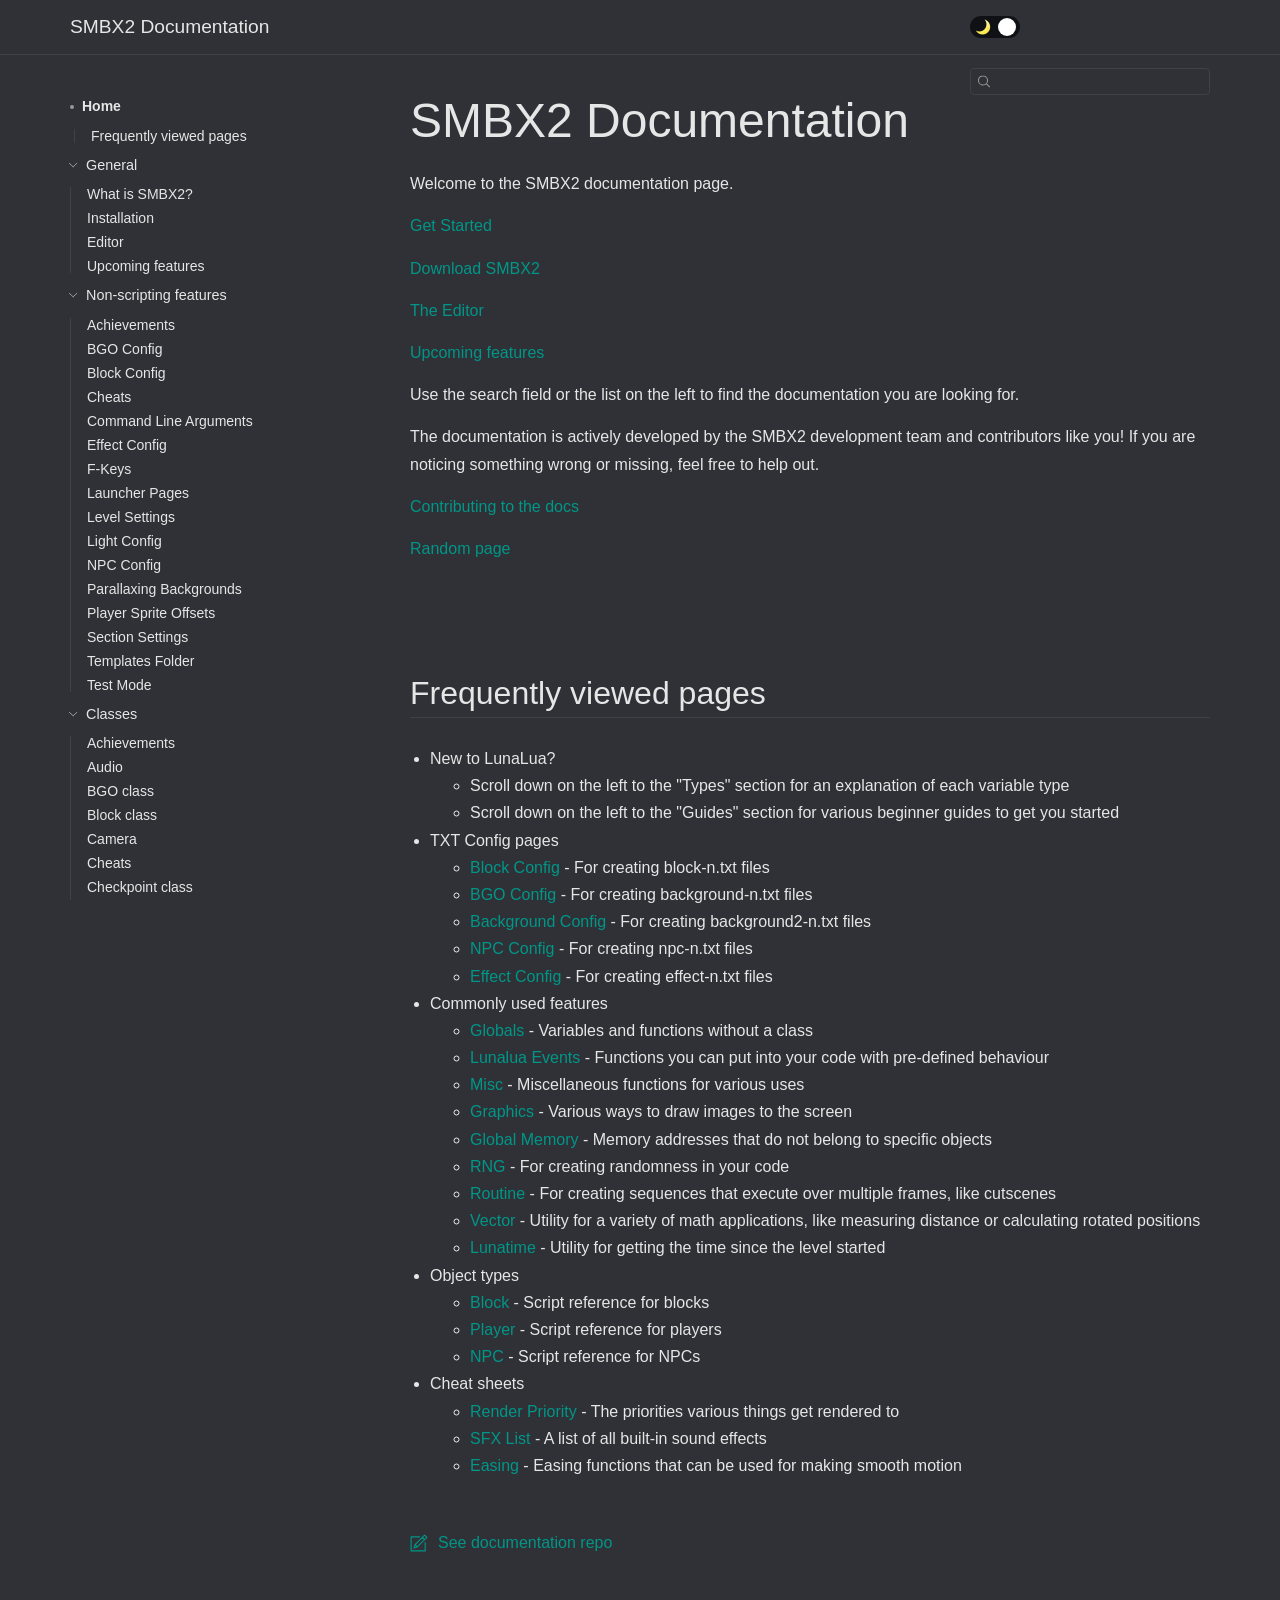
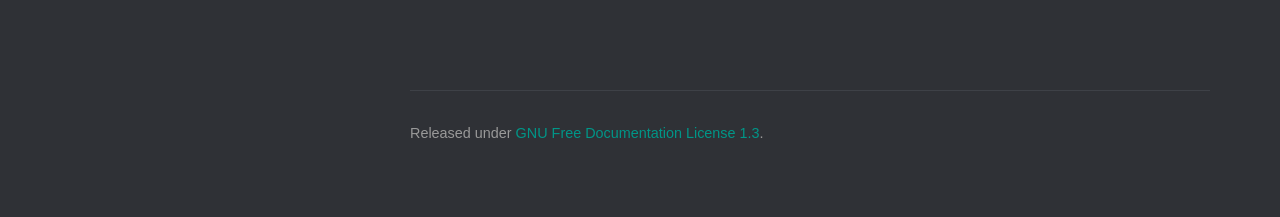
==== SMBX2R/docs/index.html @ f2958513 "Add docs to website" ====
<!DOCTYPE html>
<html>
  <head>
    <meta charset="utf-8">
    <meta name="viewport" content="width=device-width, initial-scale=1, shrink-to-fit=no">
    <meta name="ROBOTS" content="NOINDEX, NOFOLLOW">
    <title>SMBX2 Documentation</title>
    <link rel="stylesheet" href="_docute/docute.css" integrity="sha384-1RBAwS+bNeQyFWe4Y+6J5EBj8WXxbSBB5Psh0GZiQ28oz02aRS8YGShy8Wg6t0Rj" crossorigin="anonymous">
    <link rel="stylesheet" href="easingExt.css">
  </head>
  <body>
    <div id="docute"></div>
    <script src="_docute/docute.js"></script>
	<script src="_docute/marked.min.js"></script>
    <script src="customTablesExt.js"></script>
    <script src="audioExt.js"></script>
    <script src="easingExt.js"></script>
	<script src="searchExt.js"></script>
	<script src="randomPageExt.js"></script>
    <script>

      new Docute({
	    highlight: ['lua', 'ini', 'json', 'glsl'],
		plugins: [ customTablesExt, audioExt, easingExt, searchExt, randomPageExt ],
        target: '#docute',
		detectSystemDarkTheme: true,
		darkThemeToggler: 'sidebar',
		editLinkBase: 'https://github.com/nika5thgearluffy/smbx2r-documentation/',
		editLinkText: 'See documentation repo',
		theme: 'dark',
		sidebar: [
		{
		  title: 'Home',
		  link: '/'
		},
		{
		  title: 'General',
		  children: [
			  {
			      title: 'What is SMBX2?',
				  link: '/general/introduction'
			  },
			  {
			      title: 'Installation',
				  link: '/general/installation'
			  },
			  {
			      title: 'Editor',
				  link: '/general/editor'
			  },
			  {
			      title: 'Upcoming features',
				  link: '/general/upcoming'
			  },
		  ]
		},
		{
			title: 'Non-scripting features',
			children: [
				{
					title: 'Achievements',
					link: '/features/achievements'
				},
				{
					title: 'BGO Config',
					link: '/features/bgo-config'
				},
				{
					title: 'Block Config',
					link: '/features/block-config'
				},
				{
					title: 'Cheats',
					link: '/features/cheats'
				},
				{
					title: 'Command Line Arguments',
					link: '/features/command-line'
				},
				{
					title: 'Effect Config',
					link: '/features/effect-config'
				},
				{
					title: 'F-Keys',
					link: '/features/f-keys'
				},
				{
					title: 'Launcher Pages',
					link: '/features/launcher'
				},
				{
					title: 'Level Settings',
					link: '/features/level-settings'
				},
				{
					title: 'Light Config',
					link: '/features/light-config'
				},
				{
					title: 'NPC Config',
					link: '/features/npc-config'
				},
				{
					title: 'Parallaxing Backgrounds',
					link: '/features/parallaxing-backgrounds'
				},
				{
					title: 'Player Sprite Offsets',
					link: '/features/player-sprite-offsets'
				},
				{
					title: 'Section Settings',
					link: '/features/section-settings'
				},
				{
					title: 'Templates Folder',
					link: '/features/templates-folder'
				},
				{
					title: 'Test Mode',
					link: '/features/test-mode'
				}
			]
		},
		{
			title: 'Classes',
			children: [
				{
					title: 'Achievements',
					link: '/reference/achievements'
				},
				{
					title: 'Audio',
					link: '/reference/audio'
				},
				{
					title: 'BGO class',
					link: '/reference/bgo'
				},
				{
					title: 'Block class',
					link: '/reference/block'
				},
				{
					title: 'Camera',
					link: '/reference/camera'
				},
				{
					title: 'Cheats',
					link: '/reference/cheats'
				},
				{
					title: 'Checkpoint class',
					link: '/reference/checkpoint'
				},
				{
					title: 'Colliders',
					link: '/reference/Colliders'
				},
				{
					title: 'Color',
					link: '/reference/Color'
				},
				{
					title: 'Console',
					link: '/reference/console'
				},
				{
					title: 'Darkness',
					link: '/reference/darkness'
				},
				{
					title: 'Defines',
					link: '/reference/defines'
				},
				{
					title: 'Effect class',
					link: '/reference/effect'
				},
				{
					title: 'Events class',
					link: '/reference/events'
				},
				{
					title: 'Explosion class',
					link: '/reference/explosion'
				},
				{
					title: 'Globals',
					link: '/reference/globals'
				},
				{
					title: 'Global Memory',
					link: '/reference/global-memory'
				},
				{
					title: 'Graphics',
					link: '/reference/graphics'
				},
				{
					title: 'Layer class',
					link: '/reference/layer'
				},
				{
					title: 'LegacyRNG class',
					link: '/reference/legacyrng'
				},
				{
					title: 'Level class (Levels)',
					link: '/reference/level-levels'
				},
				{
					title: 'Level class (Overworld)',
					link: '/reference/level-overworld'
				},
				{
					title: 'Liquid class',
					link: '/reference/liquid'
				},
				{
					title: 'Lunalua Events',
					link: '/reference/lunalua-events'
				},
				{
					title: 'Lunatime class',
					link: '/reference/lunatime'
				},
				{
					title: 'Math class',
					link: '/reference/math'
				},
				{
					title: 'Misc class',
					link: '/reference/misc'
				},
				{
					title: 'Musicbox class',
					link: '/reference/musicbox'
				},
				{
					title: 'NPC AI',
					link: '/reference/npc-ai'
				},
				{
					title: 'NPC class',
					link: '/reference/npc'
				},
				{
					title: 'Path class',
					link: '/reference/path'
				},
				{
					title: 'Player class',
					link: '/reference/player'
				},
				{
					title: 'Playersettings class',
					link: '/reference/playersettings'
				},
				{
					title: 'Progress',
					link: '/reference/progress'
				},
				{
					title: 'RNG class',
					link: '/reference/rng'
				},
				{
					title: 'Routine',
					link: '/reference/Routine'
				},
				{
					title: 'Scenery class',
					link: '/reference/scenery'
				},
				{
					title: 'Section',
					link: '/reference/section'
				},
				{
					title: 'SFX',
					link: '/reference/SFX'
				},
				{
					title: 'Sprite class',
					link: '/reference/sprite'
				},
				{
					title: 'Text class',
					link: '/reference/text'
				},
				{
					title: 'Tile class',
					link: '/reference/tile'
				},
				{
					title: 'Timer',
					link: '/reference/timer'
				},
				{
					title: 'Transform',
					link: '/reference/Transform'
				},
				{
					title: 'Vector',
					link: '/reference/vector'
				},
				{
					title: 'Warp class',
					link: '/reference/warp'
				},
				{
					title: 'World class',
					link: '/reference/world'
				},
			]
		},
		{
			title: 'Modules',
			children: [
				{
					title: 'autoscroll.lua',
					link: '/modules/autoscroll'
				},
				{
					title: 'bettereffects.lua',
					link: '/modules/bettereffects'
				},
				{
					title: 'blockutils.lua',
					link: '/modules/blockutils'
				},
				{
					title: 'camlock.lua',
					link: '/modules/camlock'
				},
				{
					title: 'clearpipe.lua',
					link: '/modules/clearpipe'
				},
				{
					title: 'configTypes.lua',
					link: '/modules/configTypes'
				},
				{
					title: 'currencies.lua',
					link: '/modules/currencies'
				},
				{
					title: 'ext/easing.lua',
					link: '/modules/easing'
				},
				{
					title: 'effectconfig.lua',
					link: '/modules/effectconfig'
				},
				{
					title: 'handycam.lua',
					link: '/modules/handycam'
				},
				{
					title: 'hudoverride.lua',
					link: '/modules/hudoverride'
				},
				{
					title: 'lakitushop.lua',
					link: '/modules/lakitushop'
				},
				{
					title: 'lib3d.lua',
					link: '/modules/lib3d'
				},
				{
					title: 'playermanager.lua',
					link: '/modules/playermanager'
				},
				{
					title: 'npcutils.lua',
					link: '/modules/npcutils'
				},
				{
					title: 'switchcolors.lua',
					link: '/modules/switchcolors'
				},
				{
					title: 'textplus.lua',
					link: '/modules/textplus'
				},
				{
					title: 'xmem.lua',
					link: '/modules/xmem'
				},
			]
		},
		{
			title: 'Constants',
			children: [
				{
					title: 'Directions',
					link: '/constants/direction'
				},
				{
					title: 'Field Types',
					link: '/constants/memory-field-types'
				},
				{
					title: 'Level Victory',
					link: '/constants/level-victory'
				},
				{
					title: 'NPC Harm Types',
					link: '/constants/enemy-harm-types'
				},
				{
					title: 'Player/NPC Forced State',
					link: '/constants/forced-state'
				},
				{
					title: 'Player Characters',
					link: '/constants/characters'
				},
				{
					title: 'Player Key Codes',
					link: '/constants/keycode'
				},
				{
					title: 'Player Keys',
					link: '/constants/playerkeys'
				},
				{
					title: 'Player Mounts',
					link: '/constants/mounts'
				},
				{
					title: 'Player Powerups',
					link: '/constants/powerups'
				},
				{
					title: 'Render Type',
					link: '/constants/render-type'
				},
				{
					title: 'Score',
					link: '/constants/score'
				},
				{
					title: 'Screen Effects',
					link: '/constants/screen-effects'
				},
				{
					title: 'SMBX Versions',
					link: '/constants/smbx-version'
				},
				{
					title: 'Weather Effects',
					link: '/constants/weather-effects'
				},
				{
					title: 'World HUD State',
					link: '/constants/world-hud-state'
				},
			]
		},
		{
			title: 'Concepts',
			children: [
				{
					title: 'Audio File Formats',
					link: '/concepts/audio-file-formats'
				},
				{
					title: 'Coordinate Spaces',
					link: '/concepts/coordinate-spaces'
				},
				{
					title: 'Collision Groups',
					link: '/concepts/collision-groups'
				},
				{
					title: 'Custom Assets',
					link: '/concepts/custom-assets'
				},
				{
					title: 'Custom Range',
					link: '/concepts/custom-range'
				},
				{
					title: 'Data Table',
					link: '/concepts/data-table'
				},
				{
					title: 'Editor Configurations',
					link: '/concepts/editor-configurations'
				},
				{
					title: 'Extra Settings',
					link: '/concepts/extra-settings'
				},
				{
					title: 'Iterators',
					link: '/concepts/iterators'
				},
				{
					title: 'Level/Episode Folder',
					link: '/concepts/level-episode-folder'
				},
				{
					title: 'Libraries',
					link: '/concepts/libraries'
				},
				{
					title: 'Load Screen Environment',
					link: '/concepts/loadscreen'
				},
				{
					title: 'Object Files',
					link: '/concepts/object-files'
				},
				{
					title: 'Render Priority',
					link: '/concepts/render-priority'
				},
				{
					title: 'SaveData and GameData',
					link: '/concepts/savedata-gamedata'
				},
				{
					title: 'SFX List',
					link: '/concepts/sfx-list'
				},
				{
					title: 'Ticks',
					link: '/concepts/ticks'
				},
				{
					title: 'vararg',
					link: '/concepts/vararg'
				},
			]
		},
		{
			title: 'Types',
			children: [
				{
					title: 'bool',
					link: '/types/bool'
				},
				{
					title: 'Event Token',
					link: '/types/Event'
				},
				{
					title: 'function',
					link: '/types/function'
				},
				{
					title: 'MixChunk',
					link: '/types/MixChunk'
				},
				{
					title: 'nil',
					link: '/types/nil'
				},
				{
					title: 'number',
					link: '/types/number'
				},
				{
					title: 'object',
					link: '/types/object'
				},
				{
					title: 'RECT',
					link: '/types/rect'
				},
				{
					title: 'Shader',
					link: '/types/Shader'
				},
				{
					title: 'string',
					link: '/types/string'
				},
				{
					title: 'table',
					link: '/types/table'
				},
				{
					title: 'Texture',
					link: '/types/texture'
				},
				{
					title: 'WeightContainer',
					link: '/types/weightcontainer'
				},
			]
		},
		{
			title: 'Guides',
			children: [
				{
					title: 'Common warnings',
					link: '/guides/warnings'
				},
				{
					title: 'Common NPC Questions',
					link: '/guides/common-npc-questions'
				},
				{
					title: 'Contributing to the docs',
					link: '/guides/contributing-to-the-docs'
				},
				{
					title: 'How to: Using Draw Functions',
					link: '/guides/how-to-using-draw-functions'
				},
				{
					title: 'How to: Custom entities',
					link: '/guides/how-to-custom-entities'
				}
			]
		}
		],
		footer: `
		<div style="border-top:1px solid var(--border-color);padding-top:30px;margin: 40px 0;color:#999999;font-size: .9rem;">
		Released under <a href="http://www.gnu.org/copyleft/fdl.html">GNU Free Documentation License 1.3</a>.
		</div>
		`
      })
    </script>
  </body>
</html>
---- SMBX2R/docs/_docute/docute.css ----
body{margin:0;color:var(--text-color);background:var(--page-background);text-rendering:optimizeLegibility;-webkit-font-smoothing:antialiased;font:16px/1.7 -apple-system,BlinkMacSystemFont,Segoe UI,Roboto,Oxygen,Ubuntu,Cantarell,Fira Sans,Droid Sans,Helvetica Neue,sans-serif}*{box-sizing:border-box}a{color:var(--link-color);text-decoration:none}.Content a:hover{text-decoration:underline}.external-link-icon{color:#aaa;display:inline-block}.medium-zoom-image--opened,.medium-zoom-overlay{z-index:99}.Wrap{max-width:1180px}.layout-wide .Wrap{max-width:100%}.layout-narrow .Wrap{margin:0 auto}.docute-banner{margin-bottom:10px}.docute-banner>:first-child{margin-top:0}.docute-banner>:last-child{margin-bottom:0}.docute-footer{padding-top:60px}.InjectedComponents[data-position="mobile-sidebar:start"],.InjectedComponents[data-position="sidebar:start"]{margin-bottom:25px}.InjectedComponents[data-position="mobile-sidebar:start"]>:first-child,.InjectedComponents[data-position="sidebar:start"]>:first-child{margin-top:0}.InjectedComponents[data-position="sidebar:end"],.InjectedComponents[data-position="sidebar:post-end"]{margin-top:25px}.InjectedComponents[data-position="sidebar:end"]>:first-child,.InjectedComponents[data-position="sidebar:post-end"]>:first-child{margin-top:0}.InjectedComponents[data-position="content:start"]{margin-bottom:35px}.InjectedComponents[data-position="content:start"]>:first-child{margin-top:0}.InjectedComponents[data-position="content:start"]>:last-child{margin-bottom:0}.InjectedComponents[data-position="content:end"]{margin-top:30px}.InjectedComponents[data-position="header-right:start"]+.header-nav{margin-left:30px}@media (min-width:768px){.InjectedComponents[data-position="mobile-sidebar:end"],.InjectedComponents[data-position="mobile-sidebar:start"]{display:none}}.external-link-icon{margin-left:3px}.header-nav[data-v-93d08526]{display:flex;align-items:center;font-size:1rem}@media (max-width:768px){.header-nav[data-v-93d08526]{display:none}}[data-v-93d08526] a{color:var(--nav-link-color)}.header-nav-item[data-v-93d08526]{height:100%}.header-nav-item[data-v-93d08526]:not(:first-child){margin-left:25px}.header-nav-item[data-v-93d08526]>a{display:inline-flex;align-items:center;line-height:1.4;height:100%;position:relative}.header-nav-item[data-v-93d08526]>a:after{content:"";height:2px;width:100%;position:absolute;bottom:0;left:0;right:0;display:block}.header-nav-item[data-v-93d08526]>a.router-link-exact-active{color:var(--accent-color)}.header-nav-item[data-v-93d08526]>a.router-link-exact-active:after{background-color:var(--nav-link-border-color)}.mobile-header-nav[data-v-93d08526]{display:block;margin-bottom:30px;padding:0 20px 30px;border-bottom:1px solid var(--border-color)}.mobile-header-nav .header-nav-item[data-v-93d08526]:not(:first-child){margin-left:0}@media (min-width:768px){.mobile-header-nav[data-v-93d08526]{display:none}}.arrow[data-v-93d08526]{display:inline-block;vertical-align:middle;margin-top:-1px;margin-left:6px;margin-right:-14px;width:0;height:0;border-left:4px solid transparent;border-right:4px solid transparent;border-top:5px solid #ccc}.dropdown-wrapper[data-v-93d08526]{position:relative}.dropdown-wrapper:hover .dropdown-list[data-v-93d08526]{display:block}.dropdown-trigger[data-v-93d08526]:hover{cursor:default}.dropdown-list[data-v-93d08526]{display:none;list-style:none;margin:0;padding:5px 0;border:1px solid var(--border-color);border-radius:4px;position:absolute;right:0;top:100%;background:var(--header-background)}@media (max-width:768px){.dropdown-list[data-v-93d08526]{position:relative}}.dropdown-item[data-v-93d08526]{line-height:1.6}.dropdown-item[data-v-93d08526] a{padding:2px 1.5rem 2px 1.25rem;white-space:nowrap;display:block;position:relative}.dropdown-item[data-v-93d08526] a.router-link-exact-active{color:var(--accent-color)}.dropdown-item[data-v-93d08526] a.router-link-exact-active:before{content:"";width:0;height:0;border-left:5px solid #3eaf7c;border-top:3px solid transparent;border-bottom:3px solid transparent;position:absolute;top:calc(50% - 2px);left:9px}.PageToc[data-v-b4f38364]{border-left:1px solid var(--border-color);margin-left:16px;margin-top:10px}.PageTocHeading[data-v-b4f38364]{display:flex;line-height:1;position:relative}.PageTocHeading[data-v-b4f38364]:not(:last-child){margin-bottom:8px}.PageTocHeading[data-level="2"][data-v-b4f38364]{margin-left:16px}.PageTocHeading.router-link-exact-active[data-v-b4f38364]{font-weight:700;color:var(--sidebar-link-active-color)}.SidebarItem[data-v-794d5154]:not(:last-child){margin-bottom:10px}.SidebarItem[data-v-794d5154]{font-size:.875rem}.SidebarItem[data-v-794d5154] a{color:var(--sidebar-link-color)}.SidebarItem[data-v-794d5154] a:hover{color:var(--sidebar-link-active-color)}.ItemTitle[data-v-794d5154]{padding:0 20px;margin-bottom:10px;position:relative;color:var(--sidebar-link-color);-webkit-user-select:none;-moz-user-select:none;-ms-user-select:none;user-select:none;font-size:0}.ItemTitle.collapsable[data-v-794d5154]:hover{cursor:pointer;color:var(--sidebar-link-active-color)}.ItemTitle span[data-v-794d5154]{font-size:.9rem}.ItemLink[data-v-794d5154]{margin:0 20px;display:flex;align-items:center}.ItemLink[data-v-794d5154]:before{content:"";display:block;width:4px;height:4px;border-radius:50%;background-color:var(--sidebar-link-arrow-color);margin-right:8px}.ItemLink.active[data-v-794d5154]{color:var(--sidebar-link-active-color);font-weight:700}.ItemLinkToc[data-v-794d5154]{margin:0 8px}.ItemChildren[data-v-794d5154]{border-left:1px solid var(--border-color);margin:0 20px}.ItemChild[data-v-794d5154]:not(:last-child){margin-bottom:10px}.ItemChildLink[data-v-794d5154]{padding-left:16px;display:flex;position:relative;line-height:1}.ItemChildLink.active[data-v-794d5154]{font-weight:700}a[data-v-794d5154]{text-decoration:none;color:var(--text-color)}.arrow[data-v-794d5154]{width:16px;display:inline-block;color:var(--sidebar-link-arrow-color)}.arrow svg[data-v-794d5154]{transition:all .15s ease}.arrow.open svg[data-v-794d5154]{transform:rotate(90deg)}.Sidebar[data-v-578c0cb2]{width:var(--sidebar-width);background:var(--sidebar-background);position:fixed;top:var(--header-height);bottom:0;z-index:9;overflow-y:auto;padding:40px 0 30px;word-break:break-word}.Sidebar a[data-v-578c0cb2]{text-decoration:none;color:var(--text-color)}@media (max-width:768px){.Sidebar[data-v-578c0cb2]{left:0;transform:translateX(-100%);width:80%;transition:transform .5s cubic-bezier(.5,.32,.01,1);padding:30px 0;border-right:1px solid var(--border-color)}.Sidebar.isShown[data-v-578c0cb2]{transform:translateX(0)}}@media print{.Sidebar[data-v-578c0cb2]{display:none}}.SidebarMask[data-v-69b97706]{position:fixed;top:0;bottom:0;left:0;right:0;z-index:8}.sidebar-toggle[data-v-bc0f6e38]{display:flex;height:100%;align-items:center}@media (min-width:768px){.sidebar-toggle[data-v-bc0f6e38]{display:none}}@media print{.sidebar-toggle[data-v-bc0f6e38]{display:none}}.sidebar-toggle svg[data-v-bc0f6e38]{width:20px;height:20px;margin-right:10px}.Header[data-v-07005330]{height:var(--header-height);position:fixed;top:0;left:0;right:0;z-index:33;border-bottom:1px solid var(--border-color);background:var(--header-background);color:var(--header-text-color)}@media print{.Header[data-v-07005330]{position:static}}.Wrap[data-v-07005330]{height:100%}.site-title[data-v-07005330]{font-weight:400;margin:0 25px 0 0;font-size:1.2rem;display:flex;align-items:center;white-space:nowrap}.site-title a[data-v-07005330]{color:inherit;text-decoration:none}.header-inner[data-v-07005330]{height:100%;padding:0 20px;position:relative;display:flex;align-items:center}@media print{.header-inner[data-v-07005330]{padding:0}}.header-left[data-v-07005330]{display:flex}.header-right[data-v-07005330]{display:flex;position:absolute;right:20px;top:0;height:100%;background:var(--header-background)}@media print{.header-right[data-v-07005330]{display:flex;right:0;padding-right:0}.header-right[data-v-07005330] .header-nav{display:flex}}.prev-next-links[data-v-28184c9e]{overflow:auto;margin-top:40px;padding-top:30px;border-top:1px solid var(--border-color)}@media print{.prev-next-links[data-v-28184c9e]{display:none}}.prev-link[data-v-28184c9e]{float:left}.next-link[data-v-28184c9e]{float:right}.EditLink[data-v-49573232]{margin-top:50px}.EditLink a[data-v-49573232]{display:inline-flex;align-items:center}.icon[data-v-49573232]{width:18px;height:18px;margin-right:10px}.token.cdata,.token.comment,.token.prolog{color:#637777;font-style:italic}.token.punctuation{color:#c792ea}.namespace{color:#b2ccd6}.token.deleted{color:rgba(239,83,80,.56);font-style:italic}.token.property,.token.symbol{color:#80cbc4}.token.keyword,.token.operator,.token.tag{color:#7fdbca}.token.boolean{color:#ff5874}.token.number{color:#f78c6c}.token.builtin,.token.char,.token.constant,.token.function{color:#82aaff}.token.doctype,.token.selector{color:#c792ea;font-style:italic}.token.attr-name,.token.inserted{color:#addb67;font-style:italic}.language-css .token.string,.style .token.string,.token.entity,.token.string,.token.url{color:#addb67}.token.atrule,.token.attr-value,.token.class-name{color:#ffcb8b}.token.important,.token.regex,.token.variable{color:#d6deeb}.token.bold,.token.important{font-weight:700}.token.italic{font-style:italic}.page-content>:first-child{margin-top:0}.page-content.has-page-title>h2:first-child{margin-top:7rem}.page-content h1,.page-content h2,.page-content h3,.page-content h4,.page-content h5,.page-content h6{font-weight:300;line-height:1.2}.page-content h1{font-size:3rem;margin-bottom:1.4rem}.page-content h2{font-size:2rem;border-bottom:1px solid var(--border-color);margin-top:7rem;padding-bottom:5px}.page-content h3{font-size:1.7rem;margin:40px 0 30px}.page-content h4{font-size:1.4rem}.page-content h5{font-size:1.1rem}.page-content p{margin:15px 0}.page-content table{width:100%;border-spacing:0;border-collapse:separate}.page-content table td,.page-content table th{padding:12px 10px;border-bottom:1px solid var(--border-color);text-align:left}.page-content thead th{color:var(--table-header-color);background:var(--table-header-background);border-bottom:1px solid var(--border-color);border-top:1px solid var(--border-color);font-weight:400;font-size:12px;padding:10px}.page-content thead th:first-child{border-left:1px solid var(--border-color);border-radius:4px 0 0 4px}.page-content thead th:last-child{border-right:1px solid var(--border-color);border-radius:0 4px 4px 0}.page-content .pre-wrapper{margin:2rem 0;position:relative;border-radius:4px;background:var(--code-block-background);box-shadow:inset 0 0 0 var(--code-block-shadow-width) var(--code-block-shadow-color)}.page-content .pre-wrapper:before{content:attr(data-lang);position:absolute;top:5px;right:10px;font-size:12px;color:#cacaca}.page-content .pre-wrapper code{color:var(--code-block-text-color)}.page-content .code-mask,.page-content pre{overflow:auto;position:relative;margin:0;z-index:2;font-family:var(--code-font);white-space:pre}.page-content .code-mask code,.page-content pre code{box-shadow:none;margin:0;padding:0;border:none;font-size:1em;background:transparent}@media print{.page-content .code-mask,.page-content pre{white-space:pre-wrap;word-break:break-word}}.page-content pre{padding:20px}.page-content .code-mask{position:absolute;top:0;left:0;right:0;z-index:1;padding-top:20px;border:none;color:transparent}.page-content .code-line{display:block;padding:0 20px}.page-content .code-line.highlighted{background:var(--highlighted-line-background);position:relative}.page-content .code-line.highlighted:before{content:"";display:block;width:3px;top:0;left:0;bottom:0;background:var(--highlighted-line-border-color);position:absolute}.page-content code{font-family:var(--code-font);font-size:90%;background:var(--inline-code-background);border-radius:4px;padding:3px 5px;color:var(--inline-code-color)}.page-content>ol,.page-content>ul{padding-left:20px;margin:1rem 0}.page-content .contains-task-list{list-style:none;padding-left:0}.page-content img{max-width:100%}.page-content blockquote{background:#f1f1f1;border-left:8px solid #ccc;margin:20px 0;padding:14px 16px;color:#6a737d}.page-content blockquote p{margin:15px 0 0}.page-content blockquote>:first-child{margin-top:0}.page-content hr{height:1px;padding:0;margin:3rem 0;background-color:#e1e4e8;border:0}.page-content .header-anchor{float:left;line-height:1;margin-left:-20px;padding-right:4px;opacity:0;border-bottom:none}.page-content .header-anchor:hover{opacity:1;border-bottom:none}.page-content .header-anchor .anchor-icon{vertical-align:middle;fill:currentColor}.page-content .markdown-header:focus,.page-content .markdown-header:hover{outline:none}.page-content .markdown-header:focus .header-anchor,.page-content .markdown-header:hover .header-anchor{opacity:1}.Main[data-v-2f23fdf8]{padding-left:var(--sidebar-width);padding-top:calc(var(--header-height) + 40px);padding-bottom:2rem;background:var(--main-background)}@media screen and (max-width:768px){.Main[data-v-2f23fdf8]{padding-left:0}}@media print{.Main[data-v-2f23fdf8]{padding-left:0;padding-top:30px}}.Content[data-v-2f23fdf8]{padding:0 20px 0 80px}@media screen and (max-width:768px){.Content[data-v-2f23fdf8]{padding:0 20px}}.layout-wide .Content[data-v-2f23fdf8]{max-width:770px;margin:0 auto;padding:0 2.5rem}@media screen and (max-width:768px){.layout-wide .Content[data-v-2f23fdf8]{max-width:100%;padding:0 20px}}@media print{.layout-wide .Content[data-v-2f23fdf8]{padding:0}}.page-title[data-v-2f23fdf8]{font-size:3rem;margin:0 0 1.4rem;font-weight:300;line-height:1.1}.ImageZoom[data-v-f17c6258]{display:inline-block;font-size:0}.with-border[data-v-f17c6258]{border:1px solid var(--border-color);padding:10px;border-radius:4px}.badge{display:inline-block;vertical-align:top;font-size:12px;height:18px;line-height:18px;border-radius:9px;padding:0 6px;color:#fff;margin-right:5px;background:#666}.badge.is-tip{background:var(--tip-color)}.badge.is-warning{background:var(--warning-color)}.badge.is-danger{background:var(--danger-color)}.badge.is-success{background:var(--success-color)}.DocuteSelect[data-v-091fbc3d]{-webkit-appearance:none;-moz-appearance:none;appearance:none;display:inline-flex;height:var(--docute-select-height);outline:none;border:1px solid var(--border-color);font-size:12px;text-transform:uppercase;-webkit-user-select:none;-moz-user-select:none;-ms-user-select:none;user-select:none;font-weight:100;position:relative;overflow:hidden;transition:border .2s,background .2s,color .2s ease-out,box-shadow .2s ease;border-radius:5px;white-space:nowrap;line-height:0;width:100%}.DocuteSelect[data-v-091fbc3d]:hover{box-shadow:0 2px 6px rgba(0,0,0,.1);border-color:#ddd}.DocuteSelect:hover .arrow[data-v-091fbc3d]{border-color:#ddd}.select[data-v-091fbc3d]{-webkit-appearance:none;-moz-appearance:none;appearance:none;height:100%;border:none;box-shadow:none;background:transparent;background-image:none;line-height:var(--docute-select-height);font-size:14px;margin-right:-20px;padding:0 76px 0 16px;text-transform:none;width:100%;outline:none;color:var(--text-color)}.arrow[data-v-091fbc3d]{color:var(--text-color);border-left:1px solid var(--border-color);width:40px;height:100%;position:absolute;right:0;pointer-events:none;display:flex;align-items:center;justify-content:center}.note{line-height:1;padding:15px 20px;border-radius:4px;border:1px solid var(--border-color);margin:20px 0}.note>:not(.note-label){line-height:1.7}.note>:first-child{margin-top:0}.note>:last-child{margin-bottom:0}.note.is-tip{border-color:var(--tip-color)}.note.is-tip .note-label{color:var(--tip-color)}.note.is-danger{border-color:var(--danger-color)}.note.is-danger .note-label{color:var(--danger-color)}.note.is-warning{border-color:var(--warning-color)}.note.is-warning .note-label{color:var(--warning-color)}.note.is-success{border-color:var(--success-color)}.note.is-success .note-label{color:var(--success-color)}.note-label{text-transform:uppercase;font-weight:500;display:inline-block}.gist table td{border-bottom:none}.loading[data-v-4f620c69]{display:flex;align-items:center}.dots[data-v-4f620c69]{pointer-events:none;color:transparent;font-size:0}.dots span[data-v-4f620c69]{-webkit-animation-name:blink-data-v-4f620c69;animation-name:blink-data-v-4f620c69;-webkit-animation-duration:1.4s;animation-duration:1.4s;-webkit-animation-iteration-count:infinite;animation-iteration-count:infinite;-webkit-animation-fill-mode:both;animation-fill-mode:both;width:4px;height:4px;background-color:#444;display:inline-block;border-radius:50%;margin:0 1px}.dots span[data-v-4f620c69]:nth-child(2){-webkit-animation-delay:.2s;animation-delay:.2s}.dots span[data-v-4f620c69]:nth-child(3){-webkit-animation-delay:.4s;animation-delay:.4s}.loading-text[data-v-4f620c69]{margin-left:8px;font-size:11px;opacity:.7}@-webkit-keyframes blink-data-v-4f620c69{0%{opacity:.2}20%{opacity:1}to{opacity:.2}}@keyframes blink-data-v-4f620c69{0%{opacity:.2}20%{opacity:1}to{opacity:.2}}.LanguageSelector[data-v-d5ba05fe],.VersionsSelector[data-v-7fba7fb5]{padding:0 20px;margin-top:10px}.dark-theme-toggler[data-v-d69f2884]{display:flex;align-items:center;height:100%}@media screen and (max-width:768px){.dark-theme-toggler[data-v-d69f2884]{padding:0 20px}}[data-position="sidebar:post-end"] .dark-theme-toggler[data-v-d69f2884]{padding:0 20px}.toggle[data-v-d69f2884]{touch-action:pan-x;display:inline-block;position:relative;cursor:pointer;background-color:transparent;border:0;padding:0;-webkit-user-select:none;-moz-user-select:none;-ms-user-select:none;user-select:none;-webkit-tap-highlight-color:transparent}.toggle-track[data-v-d69f2884]{width:50px;height:22px;padding:0;border-radius:30px;background-color:#0f1114;transition:all .2s ease}.toggle-track-check[data-v-d69f2884]{left:5px;opacity:0;transition:opacity .25s ease}.toggle-track-check[data-v-d69f2884],.toggle-track-x[data-v-d69f2884]{position:absolute;width:17px;height:17px;top:0;bottom:0;margin-top:auto;margin-bottom:auto;line-height:0}.toggle-track-x[data-v-d69f2884]{right:5px}.toggle-thumb[data-v-d69f2884]{position:absolute;top:2px;left:2px;width:18px;height:18px;border-radius:50%;background-color:#fff;box-sizing:border-box;transition:all .5s cubic-bezier(.23,1,.32,1) 0ms;transform:translateX(0)}.checked .toggle-track-check[data-v-d69f2884],.toggle-track-x[data-v-d69f2884]{opacity:1;transition:opacity .25s ease}.checked .toggle-track-x[data-v-d69f2884]{opacity:0}.checked .toggle-thumb[data-v-d69f2884]{transform:translateX(26px);border-color:#19ab27}.toggler-screen-reader-only[data-v-d69f2884]{width:1px;height:1px;clip:rect(0 0 0 0);position:absolute;overflow:hidden;border:none;margin:-1px}.search[data-v-026453b4]{display:flex;height:100%;align-items:center;position:relative}.search.is-focused .search-icon[data-v-026453b4]{color:var(--search-focus-icon-color)}.search.is-focused .search-input-wrapper[data-v-026453b4]{border-color:var(--search-focus-border-color)}.search.is-focused .search-result[data-v-026453b4]{display:block}@media print{.search[data-v-026453b4]{display:none}}.search-input-wrapper[data-v-026453b4]{border:1px solid var(--border-color);border-radius:4px;padding:0;height:50%;position:relative;width:240px}@media (max-width:768px){.search-input-wrapper[data-v-026453b4]{width:28px;overflow:hidden}.is-focused .search-input-wrapper[data-v-026453b4]{width:200px;overflow:visible;overflow:initial}}.search-icon[data-v-026453b4]{color:var(--search-icon-color);position:absolute;top:50%;left:7px;transform:translateY(-50%);margin-top:2px}.search-input[data-v-026453b4]{border:none;outline:none;background:transparent;color:var(--text-color);position:absolute;padding:0 8px 0 28px;width:100%;height:100%}.search-result[data-v-026453b4]{display:none;position:absolute;top:calc(100% + 8px);right:0;width:20rem;border-radius:4px;overflow:hidden;box-shadow:0 10px 30px rgba(0,0,0,.12);z-index:9999;background:var(--header-background)}.search-result-item[data-v-026453b4]{padding:10px;display:block;background:var(--search-result-background)}.search-result-item[data-v-026453b4]:not(:last-child){border-bottom:1px solid var(--border-color)}.search-result-item[data-v-026453b4]:hover{background:var(--search-result-hover-background)}.item-title[data-v-026453b4]{font-size:1.1rem;font-weight:500;display:inline;line-height:1}.item-desc[data-v-026453b4]{font-size:.875rem;margin-top:10px}.item-label[data-v-026453b4]{border-radius:4px;padding:0 5px;height:22px;display:inline-block;border:1px solid var(--border-color);font-size:13px;margin-left:10px}
---- SMBX2R/docs/easingExt.css ----
.easingContainer {
	width: 100%;
	max-width: 100px;
	display: block;
	height: 20px;
	padding-right: 20px;
	border-radius: 8px;
	margin: 6px;
	background-color: #00000066;
}

.easingElement {
	width: 20px;
	height: 20px;
	border-radius: 10px;
	margin-left: 0%;
	background-color: darkcyan;
	animation-play-state: paused;
	animation-iteration-count: 1;
	animation-duration: 600ms;
	transition-duration: 0ms;
	transition-property: margin-left color;
	animation-fill-mode: forwards;
}

.easingContainer:hover .easingElement {
	animation-play-state:running;
	background-color: cyan;
	transition-duration: 600ms;
}

@keyframes easeInElastic {
	0% {
		margin-left: 0%;
	}

	4% {
		margin-left: 0.04%;
	}

	8% {
		margin-left: 0.16%;
	}

	14% {
		margin-left: 0.17%;
	}

	18% {
		margin-left: -0.04%;
	}

	26% {
		margin-left: -0.58%;
	}

	28% {
		margin-left: -0.55%;
	}

	40% {
		margin-left: 1.56%;
	}

	42% {
		margin-left: 1.64%;
	}

	56% {
		margin-left: -4.63%;
	}

	58% {
		margin-left: -4.4%;
	}

	72% {
		margin-left: 13.12%;
	}

	86% {
		margin-left: -37.06%;
	}

	100% {
		margin-left: 100%;
	}

}

@keyframes easeOutElastic {
	0% {
		margin-left: 0%;
	}

	16% {
		margin-left: 132.27%;
	}

	28% {
		margin-left: 86.88%;
	}

	44% {
		margin-left: 104.63%;
	}

	59% {
		margin-left: 98.36%;
	}

	73% {
		margin-left: 100.58%;
	}

	88% {
		margin-left: 99.8%;
	}

	100% {
		margin-left: 100%;
	}

}

@keyframes easeInOutElastic {
	0% {
		margin-left: 0%;
	}

	4% {
		margin-left: 0.08%;
	}

	8% {
		margin-left: 0.1%;
	}

	18% {
		margin-left: -0.52%;
	}

	20% {
		margin-left: -0.39%;
	}

	28% {
		margin-left: 2.35%;
	}

	30% {
		margin-left: 2.39%;
	}

	38% {
		margin-left: -9.27%;
	}

	40% {
		margin-left: -11.75%;
	}

	60% {
		margin-left: 111.75%;
	}

	62% {
		margin-left: 109.27%;
	}

	70% {
		margin-left: 97.61%;
	}

	72% {
		margin-left: 97.65%;
	}

	80% {
		margin-left: 100.39%;
	}

	82% {
		margin-left: 100.52%;
	}

	90% {
		margin-left: 99.97%;
	}

	92% {
		margin-left: 99.9%;
	}

	100% {
		margin-left: 100%;
	}

}

@keyframes easeOutInElastic {
	0% {
		margin-left: 0%;
	}

	8% {
		margin-left: 66.135%;
	}

	14% {
		margin-left: 43.44%;
	}

	22% {
		margin-left: 52.315%;
	}

	29.5% {
		margin-left: 49.18%;
	}

	36.5% {
		margin-left: 50.29%;
	}

	44% {
		margin-left: 49.9%;
	}

	50% {
		margin-left: 50%;
	}

	50% {
		margin-left: 50%;
	}

	52% {
		margin-left: 50.02%;
	}

	54% {
		margin-left: 50.08%;
	}

	57% {
		margin-left: 50.085%;
	}

	59% {
		margin-left: 49.98%;
	}

	63% {
		margin-left: 49.71%;
	}

	64% {
		margin-left: 49.725%;
	}

	70% {
		margin-left: 50.78%;
	}

	71% {
		margin-left: 50.82%;
	}

	78% {
		margin-left: 47.685%;
	}

	79% {
		margin-left: 47.8%;
	}

	86% {
		margin-left: 56.56%;
	}

	93% {
		margin-left: 31.47%;
	}

	100% {
		margin-left: 100%;
	}

}


@keyframes easeInBounce {
	0% {
		margin-left: 0%;
	}

	4% {
		margin-left: 1.54%;
	}

	8% {
		margin-left: 0.66%;
	}

	18% {
		margin-left: 6.25%;
	}

	26% {
		margin-left: 1.63%;
	}

	46% {
		margin-left: 24.98%;
	}

	64% {
		margin-left: 1.99%;
	}

	76% {
		margin-left: 56.44%;
	}

	88% {
		margin-left: 89.11%;
	}

	100% {
		margin-left: 100%;
	}

}

@keyframes easeOutBounce {
	0% {
		margin-left: 0%;
	}

	12% {
		margin-left: 10.89%;
	}

	24% {
		margin-left: 43.56%;
	}

	36% {
		margin-left: 98.01%;
	}

	54% {
		margin-left: 75.02%;
	}

	74% {
		margin-left: 98.37%;
	}

	82% {
		margin-left: 93.75%;
	}

	92% {
		margin-left: 99.34%;
	}

	96% {
		margin-left: 98.46%;
	}

	100% {
		margin-left: 100%;
	}

}

@keyframes easeInOutBounce {
	0% {
		margin-left: 0%;
	}

	2% {
		margin-left: 0.77%;
	}

	4% {
		margin-left: 0.33%;
	}

	10% {
		margin-left: 3%;
	}

	14% {
		margin-left: 0.98%;
	}

	22% {
		margin-left: 12.42%;
	}

	32% {
		margin-left: 1%;
	}

	42% {
		margin-left: 40.32%;
	}

	50% {
		margin-left: 50%;
	}

	58% {
		margin-left: 59.68%;
	}

	68% {
		margin-left: 99.01%;
	}

	78% {
		margin-left: 87.58%;
	}

	86% {
		margin-left: 99.02%;
	}

	90% {
		margin-left: 97%;
	}

	96% {
		margin-left: 99.67%;
	}

	98% {
		margin-left: 99.23%;
	}

	100% {
		margin-left: 100%;
	}

}

@keyframes easeOutInBounce {
	0% {
		margin-left: 0%;
	}

	6% {
		margin-left: 5.445%;
	}

	12% {
		margin-left: 21.78%;
	}

	18% {
		margin-left: 49.005%;
	}

	27% {
		margin-left: 37.51%;
	}

	37% {
		margin-left: 49.185%;
	}

	41% {
		margin-left: 46.875%;
	}

	46% {
		margin-left: 49.67%;
	}

	48% {
		margin-left: 49.23%;
	}

	50% {
		margin-left: 50%;
	}

	50% {
		margin-left: 50%;
	}

	52% {
		margin-left: 50.77%;
	}

	54% {
		margin-left: 50.33%;
	}

	59% {
		margin-left: 53.125%;
	}

	63% {
		margin-left: 50.815%;
	}

	73% {
		margin-left: 62.49%;
	}

	82% {
		margin-left: 50.995%;
	}

	88% {
		margin-left: 78.22%;
	}

	94% {
		margin-left: 94.555%;
	}

	100% {
		margin-left: 100%;
	}

}
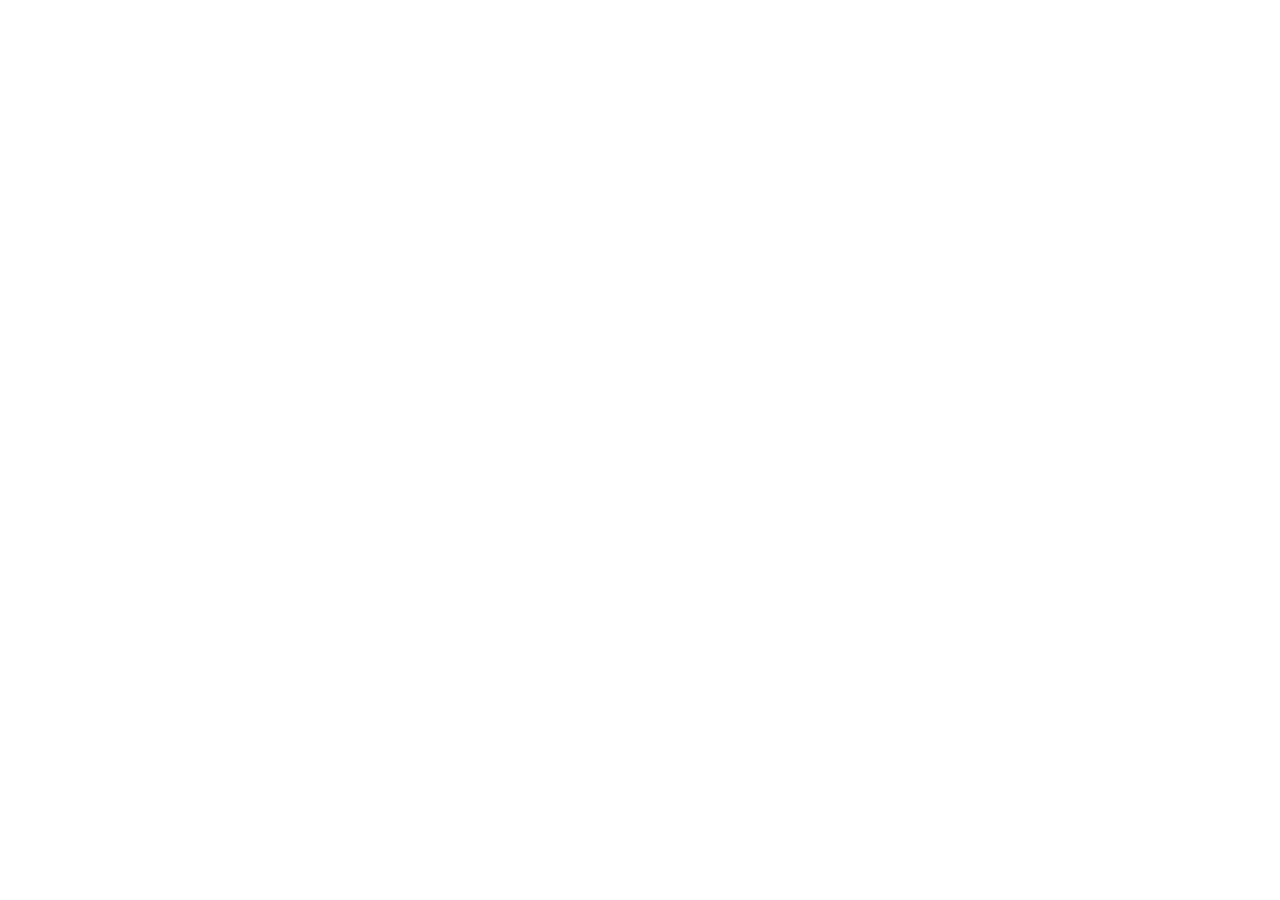
==== commit 156e0668: "Hmmmm..." ====
--- a/SMBX2R/docs/index.html
+++ b/SMBX2R/docs/index.html
@@ -5,18 +5,18 @@
     <meta name="viewport" content="width=device-width, initial-scale=1, shrink-to-fit=no">
     <meta name="ROBOTS" content="NOINDEX, NOFOLLOW">
     <title>SMBX2 Documentation</title>
-    <link rel="stylesheet" href="_docute/docute.css" integrity="sha384-1RBAwS+bNeQyFWe4Y+6J5EBj8WXxbSBB5Psh0GZiQ28oz02aRS8YGShy8Wg6t0Rj" crossorigin="anonymous">
+    <link rel="stylesheet" href="/Nikas-Website/SMBX2R/docs/_docute/docute.css" integrity="sha384-1RBAwS+bNeQyFWe4Y+6J5EBj8WXxbSBB5Psh0GZiQ28oz02aRS8YGShy8Wg6t0Rj" crossorigin="anonymous">
     <link rel="stylesheet" href="easingExt.css">
   </head>
   <body>
     <div id="docute"></div>
-    <script src="_docute/docute.js"></script>
-	<script src="_docute/marked.min.js"></script>
-    <script src="customTablesExt.js"></script>
-    <script src="audioExt.js"></script>
-    <script src="easingExt.js"></script>
-	<script src="searchExt.js"></script>
-	<script src="randomPageExt.js"></script>
+    <script src="/Nikas-Website/SMBX2R/docs/_docute/docute.js"></script>
+	<script src="/Nikas-Website/SMBX2R/docs/_docute/marked.min.js"></script>
+    <script src="/Nikas-Website/SMBX2R/docs/customTablesExt.js"></script>
+    <script src="/Nikas-Website/SMBX2R/docs/audioExt.js"></script>
+    <script src="/Nikas-Website/SMBX2R/docs/easingExt.js"></script>
+	<script src="/Nikas-Website/SMBX2R/docs/searchExt.js"></script>
+	<script src="/Nikas-Website/SMBX2R/docs/randomPageExt.js"></script>
     <script>
 
       new Docute({
@@ -25,32 +25,32 @@
         target: '#docute',
 		detectSystemDarkTheme: true,
 		darkThemeToggler: 'sidebar',
-		editLinkBase: 'https://github.com/nika5thgearluffy/smbx2r-documentation/',
+		editLinkBase: 'https://github.com/nika5thgearluffy/SMBX2R-Documentation/',
 		editLinkText: 'See documentation repo',
 		theme: 'dark',
 		sidebar: [
 		{
 		  title: 'Home',
-		  link: '/'
+		  link: '/Nikas-Website/SMBX2R/docs/'
 		},
 		{
 		  title: 'General',
 		  children: [
 			  {
 			      title: 'What is SMBX2?',
-				  link: '/general/introduction'
+				  link: '/Nikas-Website/SMBX2R/docs/general/introduction'
 			  },
 			  {
 			      title: 'Installation',
-				  link: '/general/installation'
+				  link: '/Nikas-Website/SMBX2R/docs/general/installation'
 			  },
 			  {
 			      title: 'Editor',
-				  link: '/general/editor'
+				  link: '/Nikas-Website/SMBX2R/docs/general/editor'
 			  },
 			  {
 			      title: 'Upcoming features',
-				  link: '/general/upcoming'
+				  link: '/Nikas-Website/SMBX2R/docs/general/upcoming'
 			  },
 		  ]
 		},
@@ -59,67 +59,67 @@
 			children: [
 				{
 					title: 'Achievements',
-					link: '/features/achievements'
+					link: '/Nikas-Website/SMBX2R/docs/features/achievements'
 				},
 				{
 					title: 'BGO Config',
-					link: '/features/bgo-config'
+					link: '/Nikas-Website/SMBX2R/docs/features/bgo-config'
 				},
 				{
 					title: 'Block Config',
-					link: '/features/block-config'
+					link: '/Nikas-Website/SMBX2R/docs/features/block-config'
 				},
 				{
 					title: 'Cheats',
-					link: '/features/cheats'
+					link: '/Nikas-Website/SMBX2R/docs/features/cheats'
 				},
 				{
 					title: 'Command Line Arguments',
-					link: '/features/command-line'
+					link: '/Nikas-Website/SMBX2R/docs/features/command-line'
 				},
 				{
 					title: 'Effect Config',
-					link: '/features/effect-config'
+					link: '/Nikas-Website/SMBX2R/docs/features/effect-config'
 				},
 				{
 					title: 'F-Keys',
-					link: '/features/f-keys'
+					link: '/Nikas-Website/SMBX2R/docs/features/f-keys'
 				},
 				{
 					title: 'Launcher Pages',
-					link: '/features/launcher'
+					link: '/Nikas-Website/SMBX2R/docs/features/launcher'
 				},
 				{
 					title: 'Level Settings',
-					link: '/features/level-settings'
+					link: '/Nikas-Website/SMBX2R/docs/features/level-settings'
 				},
 				{
 					title: 'Light Config',
-					link: '/features/light-config'
+					link: '/Nikas-Website/SMBX2R/docs/features/light-config'
 				},
 				{
 					title: 'NPC Config',
-					link: '/features/npc-config'
+					link: '/Nikas-Website/SMBX2R/docs/features/npc-config'
 				},
 				{
 					title: 'Parallaxing Backgrounds',
-					link: '/features/parallaxing-backgrounds'
+					link: '/Nikas-Website/SMBX2R/docs/features/parallaxing-backgrounds'
 				},
 				{
 					title: 'Player Sprite Offsets',
-					link: '/features/player-sprite-offsets'
+					link: '/Nikas-Website/SMBX2R/docs/features/player-sprite-offsets'
 				},
 				{
 					title: 'Section Settings',
-					link: '/features/section-settings'
+					link: '/Nikas-Website/SMBX2R/docs/features/section-settings'
 				},
 				{
 					title: 'Templates Folder',
-					link: '/features/templates-folder'
+					link: '/Nikas-Website/SMBX2R/docs/features/templates-folder'
 				},
 				{
 					title: 'Test Mode',
-					link: '/features/test-mode'
+					link: '/Nikas-Website/SMBX2R/docs/features/test-mode'
 				}
 			]
 		},
@@ -128,191 +128,191 @@
 			children: [
 				{
 					title: 'Achievements',
-					link: '/reference/achievements'
+					link: '/Nikas-Website/SMBX2R/docs/reference/achievements'
 				},
 				{
 					title: 'Audio',
-					link: '/reference/audio'
+					link: '/Nikas-Website/SMBX2R/docs/reference/audio'
 				},
 				{
 					title: 'BGO class',
-					link: '/reference/bgo'
+					link: '/Nikas-Website/SMBX2R/docs/reference/bgo'
 				},
 				{
 					title: 'Block class',
-					link: '/reference/block'
+					link: '/Nikas-Website/SMBX2R/docs/reference/block'
 				},
 				{
 					title: 'Camera',
-					link: '/reference/camera'
+					link: '/Nikas-Website/SMBX2R/docs/reference/camera'
 				},
 				{
 					title: 'Cheats',
-					link: '/reference/cheats'
+					link: '/Nikas-Website/SMBX2R/docs/reference/cheats'
 				},
 				{
 					title: 'Checkpoint class',
-					link: '/reference/checkpoint'
+					link: '/Nikas-Website/SMBX2R/docs/reference/checkpoint'
 				},
 				{
 					title: 'Colliders',
-					link: '/reference/Colliders'
+					link: '/Nikas-Website/SMBX2R/docs/reference/Colliders'
 				},
 				{
 					title: 'Color',
-					link: '/reference/Color'
+					link: '/Nikas-Website/SMBX2R/docs/reference/Color'
 				},
 				{
 					title: 'Console',
-					link: '/reference/console'
+					link: '/Nikas-Website/SMBX2R/docs/reference/console'
 				},
 				{
 					title: 'Darkness',
-					link: '/reference/darkness'
+					link: '/Nikas-Website/SMBX2R/docs/reference/darkness'
 				},
 				{
 					title: 'Defines',
-					link: '/reference/defines'
+					link: '/Nikas-Website/SMBX2R/docs/reference/defines'
 				},
 				{
 					title: 'Effect class',
-					link: '/reference/effect'
+					link: '/Nikas-Website/SMBX2R/docs/reference/effect'
 				},
 				{
 					title: 'Events class',
-					link: '/reference/events'
+					link: '/Nikas-Website/SMBX2R/docs/reference/events'
 				},
 				{
 					title: 'Explosion class',
-					link: '/reference/explosion'
+					link: '/Nikas-Website/SMBX2R/docs/reference/explosion'
 				},
 				{
 					title: 'Globals',
-					link: '/reference/globals'
+					link: '/Nikas-Website/SMBX2R/docs/reference/globals'
 				},
 				{
 					title: 'Global Memory',
-					link: '/reference/global-memory'
+					link: '/Nikas-Website/SMBX2R/docs/reference/global-memory'
 				},
 				{
 					title: 'Graphics',
-					link: '/reference/graphics'
+					link: '/Nikas-Website/SMBX2R/docs/reference/graphics'
 				},
 				{
 					title: 'Layer class',
-					link: '/reference/layer'
+					link: '/Nikas-Website/SMBX2R/docs/reference/layer'
 				},
 				{
 					title: 'LegacyRNG class',
-					link: '/reference/legacyrng'
+					link: '/Nikas-Website/SMBX2R/docs/reference/legacyrng'
 				},
 				{
 					title: 'Level class (Levels)',
-					link: '/reference/level-levels'
+					link: '/Nikas-Website/SMBX2R/docs/reference/level-levels'
 				},
 				{
 					title: 'Level class (Overworld)',
-					link: '/reference/level-overworld'
+					link: '/Nikas-Website/SMBX2R/docs/reference/level-overworld'
 				},
 				{
 					title: 'Liquid class',
-					link: '/reference/liquid'
+					link: '/Nikas-Website/SMBX2R/docs/reference/liquid'
 				},
 				{
 					title: 'Lunalua Events',
-					link: '/reference/lunalua-events'
+					link: '/Nikas-Website/SMBX2R/docs/reference/lunalua-events'
 				},
 				{
 					title: 'Lunatime class',
-					link: '/reference/lunatime'
+					link: '/Nikas-Website/SMBX2R/docs/reference/lunatime'
 				},
 				{
 					title: 'Math class',
-					link: '/reference/math'
+					link: '/Nikas-Website/SMBX2R/docs/reference/math'
 				},
 				{
 					title: 'Misc class',
-					link: '/reference/misc'
+					link: '/Nikas-Website/SMBX2R/docs/reference/misc'
 				},
 				{
 					title: 'Musicbox class',
-					link: '/reference/musicbox'
+					link: '/Nikas-Website/SMBX2R/docs/reference/musicbox'
 				},
 				{
 					title: 'NPC AI',
-					link: '/reference/npc-ai'
+					link: '/Nikas-Website/SMBX2R/docs/reference/npc-ai'
 				},
 				{
 					title: 'NPC class',
-					link: '/reference/npc'
+					link: '/Nikas-Website/SMBX2R/docs/reference/npc'
 				},
 				{
 					title: 'Path class',
-					link: '/reference/path'
+					link: '/Nikas-Website/SMBX2R/docs/reference/path'
 				},
 				{
 					title: 'Player class',
-					link: '/reference/player'
+					link: '/Nikas-Website/SMBX2R/docs/reference/player'
 				},
 				{
 					title: 'Playersettings class',
-					link: '/reference/playersettings'
+					link: '/Nikas-Website/SMBX2R/docs/reference/playersettings'
 				},
 				{
 					title: 'Progress',
-					link: '/reference/progress'
+					link: '/Nikas-Website/SMBX2R/docs/reference/progress'
 				},
 				{
 					title: 'RNG class',
-					link: '/reference/rng'
+					link: '/Nikas-Website/SMBX2R/docs/reference/rng'
 				},
 				{
 					title: 'Routine',
-					link: '/reference/Routine'
+					link: '/Nikas-Website/SMBX2R/docs/reference/Routine'
 				},
 				{
 					title: 'Scenery class',
-					link: '/reference/scenery'
+					link: '/Nikas-Website/SMBX2R/docs/reference/scenery'
 				},
 				{
 					title: 'Section',
-					link: '/reference/section'
+					link: '/Nikas-Website/SMBX2R/docs/reference/section'
 				},
 				{
 					title: 'SFX',
-					link: '/reference/SFX'
+					link: '/Nikas-Website/SMBX2R/docs/reference/SFX'
 				},
 				{
 					title: 'Sprite class',
-					link: '/reference/sprite'
+					link: '/Nikas-Website/SMBX2R/docs/reference/sprite'
 				},
 				{
 					title: 'Text class',
-					link: '/reference/text'
+					link: '/Nikas-Website/SMBX2R/docs/reference/text'
 				},
 				{
 					title: 'Tile class',
-					link: '/reference/tile'
+					link: '/Nikas-Website/SMBX2R/docs/reference/tile'
 				},
 				{
 					title: 'Timer',
-					link: '/reference/timer'
+					link: '/Nikas-Website/SMBX2R/docs/reference/timer'
 				},
 				{
 					title: 'Transform',
-					link: '/reference/Transform'
+					link: '/Nikas-Website/SMBX2R/docs/reference/Transform'
 				},
 				{
 					title: 'Vector',
-					link: '/reference/vector'
+					link: '/Nikas-Website/SMBX2R/docs/reference/vector'
 				},
 				{
 					title: 'Warp class',
-					link: '/reference/warp'
+					link: '/Nikas-Website/SMBX2R/docs/reference/warp'
 				},
 				{
 					title: 'World class',
-					link: '/reference/world'
+					link: '/Nikas-Website/SMBX2R/docs/reference/world'
 				},
 			]
 		},
@@ -321,75 +321,75 @@
 			children: [
 				{
 					title: 'autoscroll.lua',
-					link: '/modules/autoscroll'
+					link: '/Nikas-Website/SMBX2R/docs/modules/autoscroll'
 				},
 				{
 					title: 'bettereffects.lua',
-					link: '/modules/bettereffects'
+					link: '/Nikas-Website/SMBX2R/docs/modules/bettereffects'
 				},
 				{
 					title: 'blockutils.lua',
-					link: '/modules/blockutils'
+					link: '/Nikas-Website/SMBX2R/docs/modules/blockutils'
 				},
 				{
 					title: 'camlock.lua',
-					link: '/modules/camlock'
+					link: '/Nikas-Website/SMBX2R/docs/modules/camlock'
 				},
 				{
 					title: 'clearpipe.lua',
-					link: '/modules/clearpipe'
+					link: '/Nikas-Website/SMBX2R/docs/modules/clearpipe'
 				},
 				{
 					title: 'configTypes.lua',
-					link: '/modules/configTypes'
+					link: '/Nikas-Website/SMBX2R/docs/modules/configTypes'
 				},
 				{
 					title: 'currencies.lua',
-					link: '/modules/currencies'
+					link: '/Nikas-Website/SMBX2R/docs/modules/currencies'
 				},
 				{
 					title: 'ext/easing.lua',
-					link: '/modules/easing'
+					link: '/Nikas-Website/SMBX2R/docs/modules/easing'
 				},
 				{
 					title: 'effectconfig.lua',
-					link: '/modules/effectconfig'
+					link: '/Nikas-Website/SMBX2R/docs/modules/effectconfig'
 				},
 				{
 					title: 'handycam.lua',
-					link: '/modules/handycam'
+					link: '/Nikas-Website/SMBX2R/docs/modules/handycam'
 				},
 				{
 					title: 'hudoverride.lua',
-					link: '/modules/hudoverride'
+					link: '/Nikas-Website/SMBX2R/docs/modules/hudoverride'
 				},
 				{
 					title: 'lakitushop.lua',
-					link: '/modules/lakitushop'
+					link: '/Nikas-Website/SMBX2R/docs/modules/lakitushop'
 				},
 				{
 					title: 'lib3d.lua',
-					link: '/modules/lib3d'
+					link: '/Nikas-Website/SMBX2R/docs/modules/lib3d'
 				},
 				{
 					title: 'playermanager.lua',
-					link: '/modules/playermanager'
+					link: '/Nikas-Website/SMBX2R/docs/modules/playermanager'
 				},
 				{
 					title: 'npcutils.lua',
-					link: '/modules/npcutils'
+					link: '/Nikas-Website/SMBX2R/docs/modules/npcutils'
 				},
 				{
 					title: 'switchcolors.lua',
-					link: '/modules/switchcolors'
+					link: '/Nikas-Website/SMBX2R/docs/modules/switchcolors'
 				},
 				{
 					title: 'textplus.lua',
-					link: '/modules/textplus'
+					link: '/Nikas-Website/SMBX2R/docs/modules/textplus'
 				},
 				{
 					title: 'xmem.lua',
-					link: '/modules/xmem'
+					link: '/Nikas-Website/SMBX2R/docs/modules/xmem'
 				},
 			]
 		},
@@ -398,67 +398,67 @@
 			children: [
 				{
 					title: 'Directions',
-					link: '/constants/direction'
+					link: '/Nikas-Website/SMBX2R/docs/constants/direction'
 				},
 				{
 					title: 'Field Types',
-					link: '/constants/memory-field-types'
+					link: '/Nikas-Website/SMBX2R/docs/constants/memory-field-types'
 				},
 				{
 					title: 'Level Victory',
-					link: '/constants/level-victory'
+					link: '/Nikas-Website/SMBX2R/docs/constants/level-victory'
 				},
 				{
 					title: 'NPC Harm Types',
-					link: '/constants/enemy-harm-types'
+					link: '/Nikas-Website/SMBX2R/docs/constants/enemy-harm-types'
 				},
 				{
 					title: 'Player/NPC Forced State',
-					link: '/constants/forced-state'
+					link: '/Nikas-Website/SMBX2R/docs/constants/forced-state'
 				},
 				{
 					title: 'Player Characters',
-					link: '/constants/characters'
+					link: '/Nikas-Website/SMBX2R/docs/constants/characters'
 				},
 				{
 					title: 'Player Key Codes',
-					link: '/constants/keycode'
+					link: '/Nikas-Website/SMBX2R/docs/constants/keycode'
 				},
 				{
 					title: 'Player Keys',
-					link: '/constants/playerkeys'
+					link: '/Nikas-Website/SMBX2R/docs/constants/playerkeys'
 				},
 				{
 					title: 'Player Mounts',
-					link: '/constants/mounts'
+					link: '/Nikas-Website/SMBX2R/docs/constants/mounts'
 				},
 				{
 					title: 'Player Powerups',
-					link: '/constants/powerups'
+					link: '/Nikas-Website/SMBX2R/docs/constants/powerups'
 				},
 				{
 					title: 'Render Type',
-					link: '/constants/render-type'
+					link: '/Nikas-Website/SMBX2R/docs/constants/render-type'
 				},
 				{
 					title: 'Score',
-					link: '/constants/score'
+					link: '/Nikas-Website/SMBX2R/docs/constants/score'
 				},
 				{
 					title: 'Screen Effects',
-					link: '/constants/screen-effects'
+					link: '/Nikas-Website/SMBX2R/docs/constants/screen-effects'
 				},
 				{
 					title: 'SMBX Versions',
-					link: '/constants/smbx-version'
+					link: '/Nikas-Website/SMBX2R/docs/constants/smbx-version'
 				},
 				{
 					title: 'Weather Effects',
-					link: '/constants/weather-effects'
+					link: '/Nikas-Website/SMBX2R/docs/constants/weather-effects'
 				},
 				{
 					title: 'World HUD State',
-					link: '/constants/world-hud-state'
+					link: '/Nikas-Website/SMBX2R/docs/constants/world-hud-state'
 				},
 			]
 		},
@@ -467,75 +467,75 @@
 			children: [
 				{
 					title: 'Audio File Formats',
-					link: '/concepts/audio-file-formats'
+					link: '/Nikas-Website/SMBX2R/docs/concepts/audio-file-formats'
 				},
 				{
 					title: 'Coordinate Spaces',
-					link: '/concepts/coordinate-spaces'
+					link: '/Nikas-Website/SMBX2R/docs/concepts/coordinate-spaces'
 				},
 				{
 					title: 'Collision Groups',
-					link: '/concepts/collision-groups'
+					link: '/Nikas-Website/SMBX2R/docs/concepts/collision-groups'
 				},
 				{
 					title: 'Custom Assets',
-					link: '/concepts/custom-assets'
+					link: '/Nikas-Website/SMBX2R/docs/concepts/custom-assets'
 				},
 				{
 					title: 'Custom Range',
-					link: '/concepts/custom-range'
+					link: '/Nikas-Website/SMBX2R/docs/concepts/custom-range'
 				},
 				{
 					title: 'Data Table',
-					link: '/concepts/data-table'
+					link: '/Nikas-Website/SMBX2R/docs/concepts/data-table'
 				},
 				{
 					title: 'Editor Configurations',
-					link: '/concepts/editor-configurations'
+					link: '/Nikas-Website/SMBX2R/docs/concepts/editor-configurations'
 				},
 				{
 					title: 'Extra Settings',
-					link: '/concepts/extra-settings'
+					link: '/Nikas-Website/SMBX2R/docs/concepts/extra-settings'
 				},
 				{
 					title: 'Iterators',
-					link: '/concepts/iterators'
+					link: '/Nikas-Website/SMBX2R/docs/concepts/iterators'
 				},
 				{
 					title: 'Level/Episode Folder',
-					link: '/concepts/level-episode-folder'
+					link: '/Nikas-Website/SMBX2R/docs/concepts/level-episode-folder'
 				},
 				{
 					title: 'Libraries',
-					link: '/concepts/libraries'
+					link: '/Nikas-Website/SMBX2R/docs/concepts/libraries'
 				},
 				{
 					title: 'Load Screen Environment',
-					link: '/concepts/loadscreen'
+					link: '/Nikas-Website/SMBX2R/docs/concepts/loadscreen'
 				},
 				{
 					title: 'Object Files',
-					link: '/concepts/object-files'
+					link: '/Nikas-Website/SMBX2R/docs/concepts/object-files'
 				},
 				{
 					title: 'Render Priority',
-					link: '/concepts/render-priority'
+					link: '/Nikas-Website/SMBX2R/docs/concepts/render-priority'
 				},
 				{
 					title: 'SaveData and GameData',
-					link: '/concepts/savedata-gamedata'
+					link: '/Nikas-Website/SMBX2R/docs/concepts/savedata-gamedata'
 				},
 				{
 					title: 'SFX List',
-					link: '/concepts/sfx-list'
+					link: '/Nikas-Website/SMBX2R/docs/concepts/sfx-list'
 				},
 				{
 					title: 'Ticks',
-					link: '/concepts/ticks'
+					link: '/Nikas-Website/SMBX2R/docs/concepts/ticks'
 				},
 				{
 					title: 'vararg',
-					link: '/concepts/vararg'
+					link: '/Nikas-Website/SMBX2R/docs/concepts/vararg'
 				},
 			]
 		},
@@ -544,55 +544,55 @@
 			children: [
 				{
 					title: 'bool',
-					link: '/types/bool'
+					link: '/Nikas-Website/SMBX2R/docs/types/bool'
 				},
 				{
 					title: 'Event Token',
-					link: '/types/Event'
+					link: '/Nikas-Website/SMBX2R/docs/types/Event'
 				},
 				{
 					title: 'function',
-					link: '/types/function'
+					link: '/Nikas-Website/SMBX2R/docs/types/function'
 				},
 				{
 					title: 'MixChunk',
-					link: '/types/MixChunk'
+					link: '/Nikas-Website/SMBX2R/docs/types/MixChunk'
 				},
 				{
 					title: 'nil',
-					link: '/types/nil'
+					link: '/Nikas-Website/SMBX2R/docs/types/nil'
 				},
 				{
 					title: 'number',
-					link: '/types/number'
+					link: '/Nikas-Website/SMBX2R/docs/types/number'
 				},
 				{
 					title: 'object',
-					link: '/types/object'
+					link: '/Nikas-Website/SMBX2R/docs/types/object'
 				},
 				{
 					title: 'RECT',
-					link: '/types/rect'
+					link: '/Nikas-Website/SMBX2R/docs/types/rect'
 				},
 				{
 					title: 'Shader',
-					link: '/types/Shader'
+					link: '/Nikas-Website/SMBX2R/docs/types/Shader'
 				},
 				{
 					title: 'string',
-					link: '/types/string'
+					link: '/Nikas-Website/SMBX2R/docs/types/string'
 				},
 				{
 					title: 'table',
-					link: '/types/table'
+					link: '/Nikas-Website/SMBX2R/docs/types/table'
 				},
 				{
 					title: 'Texture',
-					link: '/types/texture'
+					link: '/Nikas-Website/SMBX2R/docs/types/texture'
 				},
 				{
 					title: 'WeightContainer',
-					link: '/types/weightcontainer'
+					link: '/Nikas-Website/SMBX2R/docs/types/weightcontainer'
 				},
 			]
 		},
@@ -601,23 +601,23 @@
 			children: [
 				{
 					title: 'Common warnings',
-					link: '/guides/warnings'
+					link: '/Nikas-Website/SMBX2R/docs/guides/warnings'
 				},
 				{
 					title: 'Common NPC Questions',
-					link: '/guides/common-npc-questions'
+					link: '/Nikas-Website/SMBX2R/docs/guides/common-npc-questions'
 				},
 				{
 					title: 'Contributing to the docs',
-					link: '/guides/contributing-to-the-docs'
+					link: '/Nikas-Website/SMBX2R/docs/guides/contributing-to-the-docs'
 				},
 				{
 					title: 'How to: Using Draw Functions',
-					link: '/guides/how-to-using-draw-functions'
+					link: '/Nikas-Website/SMBX2R/docs/guides/how-to-using-draw-functions'
 				},
 				{
 					title: 'How to: Custom entities',
-					link: '/guides/how-to-custom-entities'
+					link: '/Nikas-Website/SMBX2R/docs/guides/how-to-custom-entities'
 				}
 			]
 		}
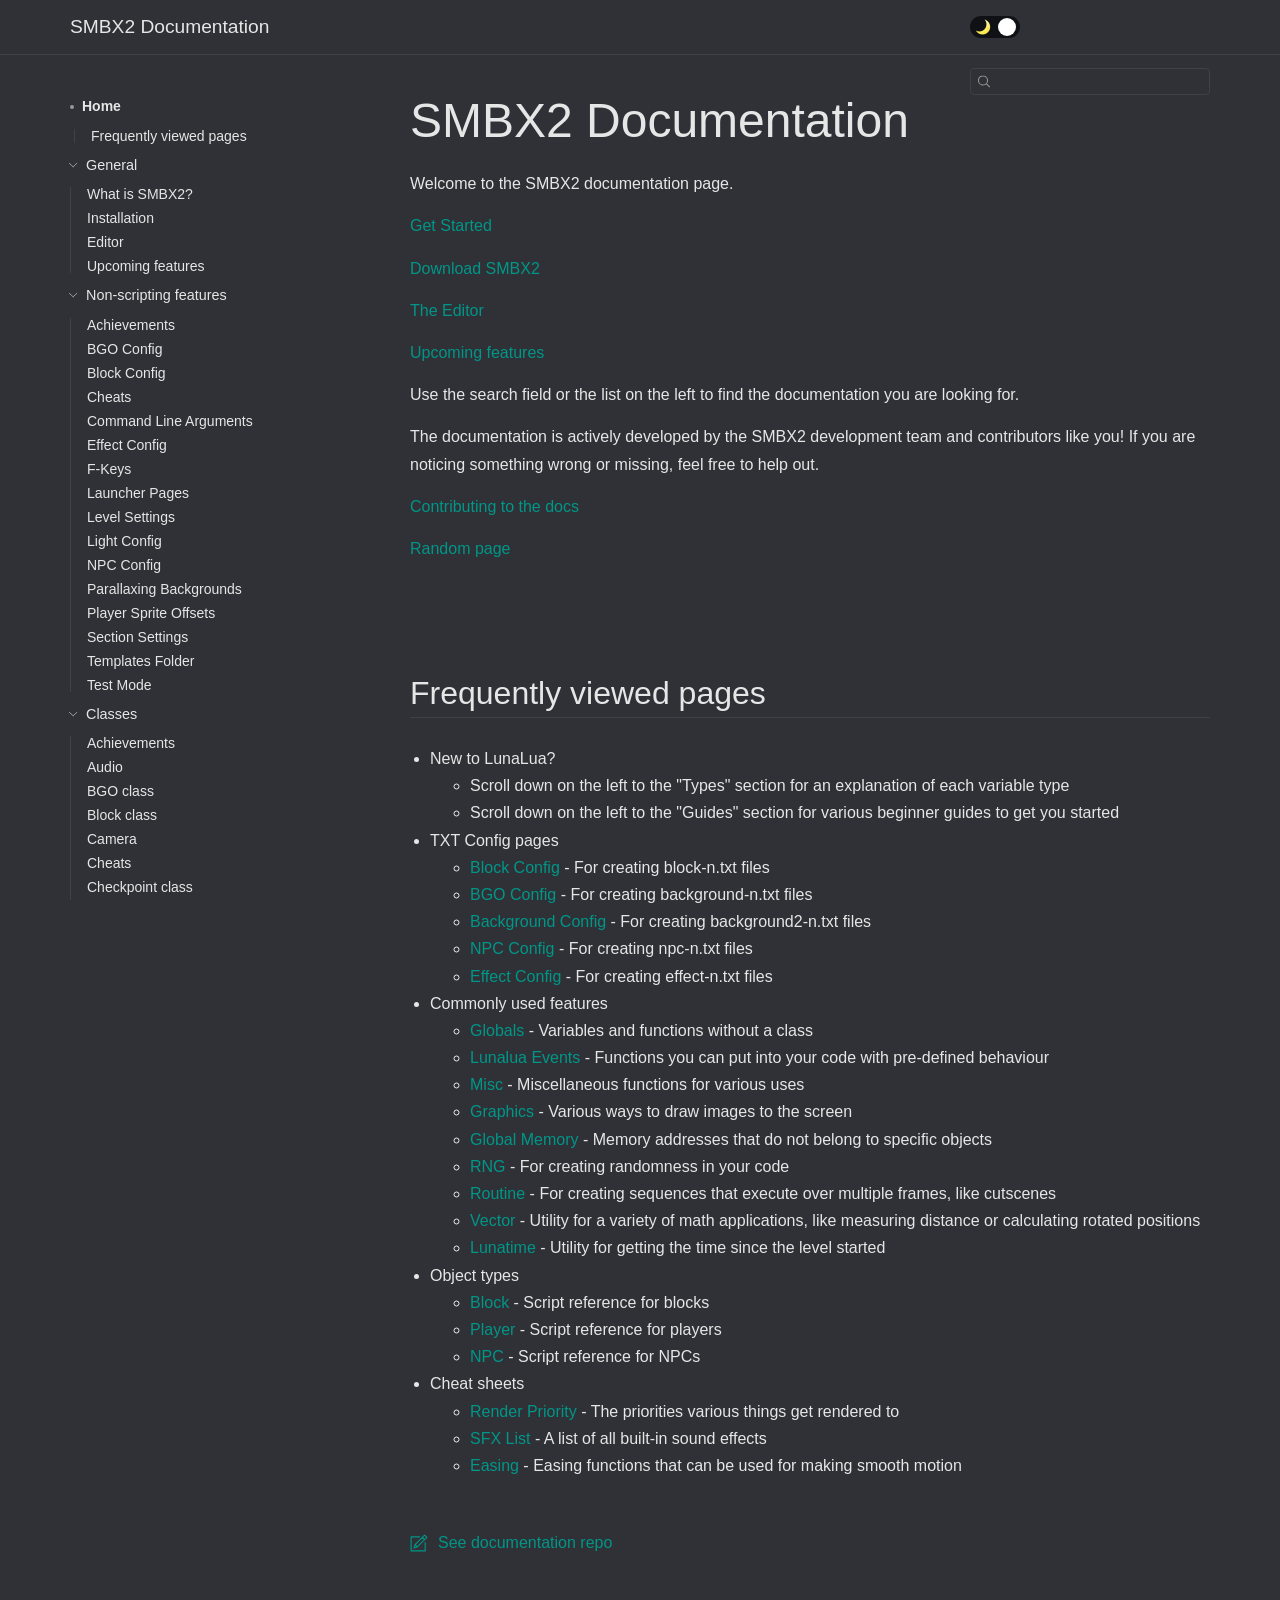
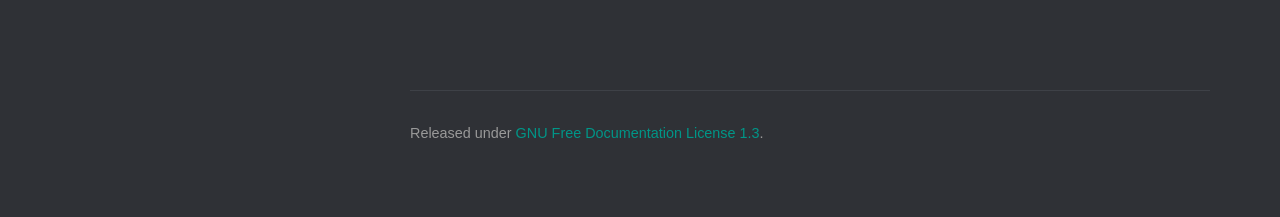
==== commit 4b812abb: "Revert docs index.html" ====
--- a/SMBX2R/docs/index.html
+++ b/SMBX2R/docs/index.html
@@ -5,18 +5,18 @@
     <meta name="viewport" content="width=device-width, initial-scale=1, shrink-to-fit=no">
     <meta name="ROBOTS" content="NOINDEX, NOFOLLOW">
     <title>SMBX2 Documentation</title>
-    <link rel="stylesheet" href="/Nikas-Website/SMBX2R/docs/_docute/docute.css" integrity="sha384-1RBAwS+bNeQyFWe4Y+6J5EBj8WXxbSBB5Psh0GZiQ28oz02aRS8YGShy8Wg6t0Rj" crossorigin="anonymous">
+    <link rel="stylesheet" href="_docute/docute.css" integrity="sha384-1RBAwS+bNeQyFWe4Y+6J5EBj8WXxbSBB5Psh0GZiQ28oz02aRS8YGShy8Wg6t0Rj" crossorigin="anonymous">
     <link rel="stylesheet" href="easingExt.css">
   </head>
   <body>
     <div id="docute"></div>
-    <script src="/Nikas-Website/SMBX2R/docs/_docute/docute.js"></script>
-	<script src="/Nikas-Website/SMBX2R/docs/_docute/marked.min.js"></script>
-    <script src="/Nikas-Website/SMBX2R/docs/customTablesExt.js"></script>
-    <script src="/Nikas-Website/SMBX2R/docs/audioExt.js"></script>
-    <script src="/Nikas-Website/SMBX2R/docs/easingExt.js"></script>
-	<script src="/Nikas-Website/SMBX2R/docs/searchExt.js"></script>
-	<script src="/Nikas-Website/SMBX2R/docs/randomPageExt.js"></script>
+    <script src="_docute/docute.js"></script>
+	<script src="_docute/marked.min.js"></script>
+    <script src="customTablesExt.js"></script>
+    <script src="audioExt.js"></script>
+    <script src="easingExt.js"></script>
+	<script src="searchExt.js"></script>
+	<script src="randomPageExt.js"></script>
     <script>
 
       new Docute({
@@ -31,26 +31,26 @@
 		sidebar: [
 		{
 		  title: 'Home',
-		  link: '/Nikas-Website/SMBX2R/docs/'
+		  link: '/'
 		},
 		{
 		  title: 'General',
 		  children: [
 			  {
 			      title: 'What is SMBX2?',
-				  link: '/Nikas-Website/SMBX2R/docs/general/introduction'
+				  link: '/general/introduction'
 			  },
 			  {
 			      title: 'Installation',
-				  link: '/Nikas-Website/SMBX2R/docs/general/installation'
+				  link: '/general/installation'
 			  },
 			  {
 			      title: 'Editor',
-				  link: '/Nikas-Website/SMBX2R/docs/general/editor'
+				  link: '/general/editor'
 			  },
 			  {
 			      title: 'Upcoming features',
-				  link: '/Nikas-Website/SMBX2R/docs/general/upcoming'
+				  link: '/general/upcoming'
 			  },
 		  ]
 		},
@@ -59,67 +59,67 @@
 			children: [
 				{
 					title: 'Achievements',
-					link: '/Nikas-Website/SMBX2R/docs/features/achievements'
+					link: '/features/achievements'
 				},
 				{
 					title: 'BGO Config',
-					link: '/Nikas-Website/SMBX2R/docs/features/bgo-config'
+					link: '/features/bgo-config'
 				},
 				{
 					title: 'Block Config',
-					link: '/Nikas-Website/SMBX2R/docs/features/block-config'
+					link: '/features/block-config'
 				},
 				{
 					title: 'Cheats',
-					link: '/Nikas-Website/SMBX2R/docs/features/cheats'
+					link: '/features/cheats'
 				},
 				{
 					title: 'Command Line Arguments',
-					link: '/Nikas-Website/SMBX2R/docs/features/command-line'
+					link: '/features/command-line'
 				},
 				{
 					title: 'Effect Config',
-					link: '/Nikas-Website/SMBX2R/docs/features/effect-config'
+					link: '/features/effect-config'
 				},
 				{
 					title: 'F-Keys',
-					link: '/Nikas-Website/SMBX2R/docs/features/f-keys'
+					link: '/features/f-keys'
 				},
 				{
 					title: 'Launcher Pages',
-					link: '/Nikas-Website/SMBX2R/docs/features/launcher'
+					link: '/features/launcher'
 				},
 				{
 					title: 'Level Settings',
-					link: '/Nikas-Website/SMBX2R/docs/features/level-settings'
+					link: '/features/level-settings'
 				},
 				{
 					title: 'Light Config',
-					link: '/Nikas-Website/SMBX2R/docs/features/light-config'
+					link: '/features/light-config'
 				},
 				{
 					title: 'NPC Config',
-					link: '/Nikas-Website/SMBX2R/docs/features/npc-config'
+					link: '/features/npc-config'
 				},
 				{
 					title: 'Parallaxing Backgrounds',
-					link: '/Nikas-Website/SMBX2R/docs/features/parallaxing-backgrounds'
+					link: '/features/parallaxing-backgrounds'
 				},
 				{
 					title: 'Player Sprite Offsets',
-					link: '/Nikas-Website/SMBX2R/docs/features/player-sprite-offsets'
+					link: '/features/player-sprite-offsets'
 				},
 				{
 					title: 'Section Settings',
-					link: '/Nikas-Website/SMBX2R/docs/features/section-settings'
+					link: '/features/section-settings'
 				},
 				{
 					title: 'Templates Folder',
-					link: '/Nikas-Website/SMBX2R/docs/features/templates-folder'
+					link: '/features/templates-folder'
 				},
 				{
 					title: 'Test Mode',
-					link: '/Nikas-Website/SMBX2R/docs/features/test-mode'
+					link: '/features/test-mode'
 				}
 			]
 		},
@@ -128,191 +128,191 @@
 			children: [
 				{
 					title: 'Achievements',
-					link: '/Nikas-Website/SMBX2R/docs/reference/achievements'
+					link: '/reference/achievements'
 				},
 				{
 					title: 'Audio',
-					link: '/Nikas-Website/SMBX2R/docs/reference/audio'
+					link: '/reference/audio'
 				},
 				{
 					title: 'BGO class',
-					link: '/Nikas-Website/SMBX2R/docs/reference/bgo'
+					link: '/reference/bgo'
 				},
 				{
 					title: 'Block class',
-					link: '/Nikas-Website/SMBX2R/docs/reference/block'
+					link: '/reference/block'
 				},
 				{
 					title: 'Camera',
-					link: '/Nikas-Website/SMBX2R/docs/reference/camera'
+					link: '/reference/camera'
 				},
 				{
 					title: 'Cheats',
-					link: '/Nikas-Website/SMBX2R/docs/reference/cheats'
+					link: '/reference/cheats'
 				},
 				{
 					title: 'Checkpoint class',
-					link: '/Nikas-Website/SMBX2R/docs/reference/checkpoint'
+					link: '/reference/checkpoint'
 				},
 				{
 					title: 'Colliders',
-					link: '/Nikas-Website/SMBX2R/docs/reference/Colliders'
+					link: '/reference/Colliders'
 				},
 				{
 					title: 'Color',
-					link: '/Nikas-Website/SMBX2R/docs/reference/Color'
+					link: '/reference/Color'
 				},
 				{
 					title: 'Console',
-					link: '/Nikas-Website/SMBX2R/docs/reference/console'
+					link: '/reference/console'
 				},
 				{
 					title: 'Darkness',
-					link: '/Nikas-Website/SMBX2R/docs/reference/darkness'
+					link: '/reference/darkness'
 				},
 				{
 					title: 'Defines',
-					link: '/Nikas-Website/SMBX2R/docs/reference/defines'
+					link: '/reference/defines'
 				},
 				{
 					title: 'Effect class',
-					link: '/Nikas-Website/SMBX2R/docs/reference/effect'
+					link: '/reference/effect'
 				},
 				{
 					title: 'Events class',
-					link: '/Nikas-Website/SMBX2R/docs/reference/events'
+					link: '/reference/events'
 				},
 				{
 					title: 'Explosion class',
-					link: '/Nikas-Website/SMBX2R/docs/reference/explosion'
+					link: '/reference/explosion'
 				},
 				{
 					title: 'Globals',
-					link: '/Nikas-Website/SMBX2R/docs/reference/globals'
+					link: '/reference/globals'
 				},
 				{
 					title: 'Global Memory',
-					link: '/Nikas-Website/SMBX2R/docs/reference/global-memory'
+					link: '/reference/global-memory'
 				},
 				{
 					title: 'Graphics',
-					link: '/Nikas-Website/SMBX2R/docs/reference/graphics'
+					link: '/reference/graphics'
 				},
 				{
 					title: 'Layer class',
-					link: '/Nikas-Website/SMBX2R/docs/reference/layer'
+					link: '/reference/layer'
 				},
 				{
 					title: 'LegacyRNG class',
-					link: '/Nikas-Website/SMBX2R/docs/reference/legacyrng'
+					link: '/reference/legacyrng'
 				},
 				{
 					title: 'Level class (Levels)',
-					link: '/Nikas-Website/SMBX2R/docs/reference/level-levels'
+					link: '/reference/level-levels'
 				},
 				{
 					title: 'Level class (Overworld)',
-					link: '/Nikas-Website/SMBX2R/docs/reference/level-overworld'
+					link: '/reference/level-overworld'
 				},
 				{
 					title: 'Liquid class',
-					link: '/Nikas-Website/SMBX2R/docs/reference/liquid'
+					link: '/reference/liquid'
 				},
 				{
 					title: 'Lunalua Events',
-					link: '/Nikas-Website/SMBX2R/docs/reference/lunalua-events'
+					link: '/reference/lunalua-events'
 				},
 				{
 					title: 'Lunatime class',
-					link: '/Nikas-Website/SMBX2R/docs/reference/lunatime'
+					link: '/reference/lunatime'
 				},
 				{
 					title: 'Math class',
-					link: '/Nikas-Website/SMBX2R/docs/reference/math'
+					link: '/reference/math'
 				},
 				{
 					title: 'Misc class',
-					link: '/Nikas-Website/SMBX2R/docs/reference/misc'
+					link: '/reference/misc'
 				},
 				{
 					title: 'Musicbox class',
-					link: '/Nikas-Website/SMBX2R/docs/reference/musicbox'
+					link: '/reference/musicbox'
 				},
 				{
 					title: 'NPC AI',
-					link: '/Nikas-Website/SMBX2R/docs/reference/npc-ai'
+					link: '/reference/npc-ai'
 				},
 				{
 					title: 'NPC class',
-					link: '/Nikas-Website/SMBX2R/docs/reference/npc'
+					link: '/reference/npc'
 				},
 				{
 					title: 'Path class',
-					link: '/Nikas-Website/SMBX2R/docs/reference/path'
+					link: '/reference/path'
 				},
 				{
 					title: 'Player class',
-					link: '/Nikas-Website/SMBX2R/docs/reference/player'
+					link: '/reference/player'
 				},
 				{
 					title: 'Playersettings class',
-					link: '/Nikas-Website/SMBX2R/docs/reference/playersettings'
+					link: '/reference/playersettings'
 				},
 				{
 					title: 'Progress',
-					link: '/Nikas-Website/SMBX2R/docs/reference/progress'
+					link: '/reference/progress'
 				},
 				{
 					title: 'RNG class',
-					link: '/Nikas-Website/SMBX2R/docs/reference/rng'
+					link: '/reference/rng'
 				},
 				{
 					title: 'Routine',
-					link: '/Nikas-Website/SMBX2R/docs/reference/Routine'
+					link: '/reference/Routine'
 				},
 				{
 					title: 'Scenery class',
-					link: '/Nikas-Website/SMBX2R/docs/reference/scenery'
+					link: '/reference/scenery'
 				},
 				{
 					title: 'Section',
-					link: '/Nikas-Website/SMBX2R/docs/reference/section'
+					link: '/reference/section'
 				},
 				{
 					title: 'SFX',
-					link: '/Nikas-Website/SMBX2R/docs/reference/SFX'
+					link: '/reference/SFX'
 				},
 				{
 					title: 'Sprite class',
-					link: '/Nikas-Website/SMBX2R/docs/reference/sprite'
+					link: '/reference/sprite'
 				},
 				{
 					title: 'Text class',
-					link: '/Nikas-Website/SMBX2R/docs/reference/text'
+					link: '/reference/text'
 				},
 				{
 					title: 'Tile class',
-					link: '/Nikas-Website/SMBX2R/docs/reference/tile'
+					link: '/reference/tile'
 				},
 				{
 					title: 'Timer',
-					link: '/Nikas-Website/SMBX2R/docs/reference/timer'
+					link: '/reference/timer'
 				},
 				{
 					title: 'Transform',
-					link: '/Nikas-Website/SMBX2R/docs/reference/Transform'
+					link: '/reference/Transform'
 				},
 				{
 					title: 'Vector',
-					link: '/Nikas-Website/SMBX2R/docs/reference/vector'
+					link: '/reference/vector'
 				},
 				{
 					title: 'Warp class',
-					link: '/Nikas-Website/SMBX2R/docs/reference/warp'
+					link: '/reference/warp'
 				},
 				{
 					title: 'World class',
-					link: '/Nikas-Website/SMBX2R/docs/reference/world'
+					link: '/reference/world'
 				},
 			]
 		},
@@ -321,75 +321,75 @@
 			children: [
 				{
 					title: 'autoscroll.lua',
-					link: '/Nikas-Website/SMBX2R/docs/modules/autoscroll'
+					link: '/modules/autoscroll'
 				},
 				{
 					title: 'bettereffects.lua',
-					link: '/Nikas-Website/SMBX2R/docs/modules/bettereffects'
+					link: '/modules/bettereffects'
 				},
 				{
 					title: 'blockutils.lua',
-					link: '/Nikas-Website/SMBX2R/docs/modules/blockutils'
+					link: '/modules/blockutils'
 				},
 				{
 					title: 'camlock.lua',
-					link: '/Nikas-Website/SMBX2R/docs/modules/camlock'
+					link: '/modules/camlock'
 				},
 				{
 					title: 'clearpipe.lua',
-					link: '/Nikas-Website/SMBX2R/docs/modules/clearpipe'
+					link: '/modules/clearpipe'
 				},
 				{
 					title: 'configTypes.lua',
-					link: '/Nikas-Website/SMBX2R/docs/modules/configTypes'
+					link: '/modules/configTypes'
 				},
 				{
 					title: 'currencies.lua',
-					link: '/Nikas-Website/SMBX2R/docs/modules/currencies'
+					link: '/modules/currencies'
 				},
 				{
 					title: 'ext/easing.lua',
-					link: '/Nikas-Website/SMBX2R/docs/modules/easing'
+					link: '/modules/easing'
 				},
 				{
 					title: 'effectconfig.lua',
-					link: '/Nikas-Website/SMBX2R/docs/modules/effectconfig'
+					link: '/modules/effectconfig'
 				},
 				{
 					title: 'handycam.lua',
-					link: '/Nikas-Website/SMBX2R/docs/modules/handycam'
+					link: '/modules/handycam'
 				},
 				{
 					title: 'hudoverride.lua',
-					link: '/Nikas-Website/SMBX2R/docs/modules/hudoverride'
+					link: '/modules/hudoverride'
 				},
 				{
 					title: 'lakitushop.lua',
-					link: '/Nikas-Website/SMBX2R/docs/modules/lakitushop'
+					link: '/modules/lakitushop'
 				},
 				{
 					title: 'lib3d.lua',
-					link: '/Nikas-Website/SMBX2R/docs/modules/lib3d'
+					link: '/modules/lib3d'
 				},
 				{
 					title: 'playermanager.lua',
-					link: '/Nikas-Website/SMBX2R/docs/modules/playermanager'
+					link: '/modules/playermanager'
 				},
 				{
 					title: 'npcutils.lua',
-					link: '/Nikas-Website/SMBX2R/docs/modules/npcutils'
+					link: '/modules/npcutils'
 				},
 				{
 					title: 'switchcolors.lua',
-					link: '/Nikas-Website/SMBX2R/docs/modules/switchcolors'
+					link: '/modules/switchcolors'
 				},
 				{
 					title: 'textplus.lua',
-					link: '/Nikas-Website/SMBX2R/docs/modules/textplus'
+					link: '/modules/textplus'
 				},
 				{
 					title: 'xmem.lua',
-					link: '/Nikas-Website/SMBX2R/docs/modules/xmem'
+					link: '/modules/xmem'
 				},
 			]
 		},
@@ -398,67 +398,67 @@
 			children: [
 				{
 					title: 'Directions',
-					link: '/Nikas-Website/SMBX2R/docs/constants/direction'
+					link: '/constants/direction'
 				},
 				{
 					title: 'Field Types',
-					link: '/Nikas-Website/SMBX2R/docs/constants/memory-field-types'
+					link: '/constants/memory-field-types'
 				},
 				{
 					title: 'Level Victory',
-					link: '/Nikas-Website/SMBX2R/docs/constants/level-victory'
+					link: '/constants/level-victory'
 				},
 				{
 					title: 'NPC Harm Types',
-					link: '/Nikas-Website/SMBX2R/docs/constants/enemy-harm-types'
+					link: '/constants/enemy-harm-types'
 				},
 				{
 					title: 'Player/NPC Forced State',
-					link: '/Nikas-Website/SMBX2R/docs/constants/forced-state'
+					link: '/constants/forced-state'
 				},
 				{
 					title: 'Player Characters',
-					link: '/Nikas-Website/SMBX2R/docs/constants/characters'
+					link: '/constants/characters'
 				},
 				{
 					title: 'Player Key Codes',
-					link: '/Nikas-Website/SMBX2R/docs/constants/keycode'
+					link: '/constants/keycode'
 				},
 				{
 					title: 'Player Keys',
-					link: '/Nikas-Website/SMBX2R/docs/constants/playerkeys'
+					link: '/constants/playerkeys'
 				},
 				{
 					title: 'Player Mounts',
-					link: '/Nikas-Website/SMBX2R/docs/constants/mounts'
+					link: '/constants/mounts'
 				},
 				{
 					title: 'Player Powerups',
-					link: '/Nikas-Website/SMBX2R/docs/constants/powerups'
+					link: '/constants/powerups'
 				},
 				{
 					title: 'Render Type',
-					link: '/Nikas-Website/SMBX2R/docs/constants/render-type'
+					link: '/constants/render-type'
 				},
 				{
 					title: 'Score',
-					link: '/Nikas-Website/SMBX2R/docs/constants/score'
+					link: '/constants/score'
 				},
 				{
 					title: 'Screen Effects',
-					link: '/Nikas-Website/SMBX2R/docs/constants/screen-effects'
+					link: '/constants/screen-effects'
 				},
 				{
 					title: 'SMBX Versions',
-					link: '/Nikas-Website/SMBX2R/docs/constants/smbx-version'
+					link: '/constants/smbx-version'
 				},
 				{
 					title: 'Weather Effects',
-					link: '/Nikas-Website/SMBX2R/docs/constants/weather-effects'
+					link: '/constants/weather-effects'
 				},
 				{
 					title: 'World HUD State',
-					link: '/Nikas-Website/SMBX2R/docs/constants/world-hud-state'
+					link: '/constants/world-hud-state'
 				},
 			]
 		},
@@ -467,75 +467,75 @@
 			children: [
 				{
 					title: 'Audio File Formats',
-					link: '/Nikas-Website/SMBX2R/docs/concepts/audio-file-formats'
+					link: '/concepts/audio-file-formats'
 				},
 				{
 					title: 'Coordinate Spaces',
-					link: '/Nikas-Website/SMBX2R/docs/concepts/coordinate-spaces'
+					link: '/concepts/coordinate-spaces'
 				},
 				{
 					title: 'Collision Groups',
-					link: '/Nikas-Website/SMBX2R/docs/concepts/collision-groups'
+					link: '/concepts/collision-groups'
 				},
 				{
 					title: 'Custom Assets',
-					link: '/Nikas-Website/SMBX2R/docs/concepts/custom-assets'
+					link: '/concepts/custom-assets'
 				},
 				{
 					title: 'Custom Range',
-					link: '/Nikas-Website/SMBX2R/docs/concepts/custom-range'
+					link: '/concepts/custom-range'
 				},
 				{
 					title: 'Data Table',
-					link: '/Nikas-Website/SMBX2R/docs/concepts/data-table'
+					link: '/concepts/data-table'
 				},
 				{
 					title: 'Editor Configurations',
-					link: '/Nikas-Website/SMBX2R/docs/concepts/editor-configurations'
+					link: '/concepts/editor-configurations'
 				},
 				{
 					title: 'Extra Settings',
-					link: '/Nikas-Website/SMBX2R/docs/concepts/extra-settings'
+					link: '/concepts/extra-settings'
 				},
 				{
 					title: 'Iterators',
-					link: '/Nikas-Website/SMBX2R/docs/concepts/iterators'
+					link: '/concepts/iterators'
 				},
 				{
 					title: 'Level/Episode Folder',
-					link: '/Nikas-Website/SMBX2R/docs/concepts/level-episode-folder'
+					link: '/concepts/level-episode-folder'
 				},
 				{
 					title: 'Libraries',
-					link: '/Nikas-Website/SMBX2R/docs/concepts/libraries'
+					link: '/concepts/libraries'
 				},
 				{
 					title: 'Load Screen Environment',
-					link: '/Nikas-Website/SMBX2R/docs/concepts/loadscreen'
+					link: '/concepts/loadscreen'
 				},
 				{
 					title: 'Object Files',
-					link: '/Nikas-Website/SMBX2R/docs/concepts/object-files'
+					link: '/concepts/object-files'
 				},
 				{
 					title: 'Render Priority',
-					link: '/Nikas-Website/SMBX2R/docs/concepts/render-priority'
+					link: '/concepts/render-priority'
 				},
 				{
 					title: 'SaveData and GameData',
-					link: '/Nikas-Website/SMBX2R/docs/concepts/savedata-gamedata'
+					link: '/concepts/savedata-gamedata'
 				},
 				{
 					title: 'SFX List',
-					link: '/Nikas-Website/SMBX2R/docs/concepts/sfx-list'
+					link: '/concepts/sfx-list'
 				},
 				{
 					title: 'Ticks',
-					link: '/Nikas-Website/SMBX2R/docs/concepts/ticks'
+					link: '/concepts/ticks'
 				},
 				{
 					title: 'vararg',
-					link: '/Nikas-Website/SMBX2R/docs/concepts/vararg'
+					link: '/concepts/vararg'
 				},
 			]
 		},
@@ -544,55 +544,55 @@
 			children: [
 				{
 					title: 'bool',
-					link: '/Nikas-Website/SMBX2R/docs/types/bool'
+					link: '/types/bool'
 				},
 				{
 					title: 'Event Token',
-					link: '/Nikas-Website/SMBX2R/docs/types/Event'
+					link: '/types/Event'
 				},
 				{
 					title: 'function',
-					link: '/Nikas-Website/SMBX2R/docs/types/function'
+					link: '/types/function'
 				},
 				{
 					title: 'MixChunk',
-					link: '/Nikas-Website/SMBX2R/docs/types/MixChunk'
+					link: '/types/MixChunk'
 				},
 				{
 					title: 'nil',
-					link: '/Nikas-Website/SMBX2R/docs/types/nil'
+					link: '/types/nil'
 				},
 				{
 					title: 'number',
-					link: '/Nikas-Website/SMBX2R/docs/types/number'
+					link: '/types/number'
 				},
 				{
 					title: 'object',
-					link: '/Nikas-Website/SMBX2R/docs/types/object'
+					link: '/types/object'
 				},
 				{
 					title: 'RECT',
-					link: '/Nikas-Website/SMBX2R/docs/types/rect'
+					link: '/types/rect'
 				},
 				{
 					title: 'Shader',
-					link: '/Nikas-Website/SMBX2R/docs/types/Shader'
+					link: '/types/Shader'
 				},
 				{
 					title: 'string',
-					link: '/Nikas-Website/SMBX2R/docs/types/string'
+					link: '/types/string'
 				},
 				{
 					title: 'table',
-					link: '/Nikas-Website/SMBX2R/docs/types/table'
+					link: '/types/table'
 				},
 				{
 					title: 'Texture',
-					link: '/Nikas-Website/SMBX2R/docs/types/texture'
+					link: '/types/texture'
 				},
 				{
 					title: 'WeightContainer',
-					link: '/Nikas-Website/SMBX2R/docs/types/weightcontainer'
+					link: '/types/weightcontainer'
 				},
 			]
 		},
@@ -601,23 +601,23 @@
 			children: [
 				{
 					title: 'Common warnings',
-					link: '/Nikas-Website/SMBX2R/docs/guides/warnings'
+					link: '/guides/warnings'
 				},
 				{
 					title: 'Common NPC Questions',
-					link: '/Nikas-Website/SMBX2R/docs/guides/common-npc-questions'
+					link: '/guides/common-npc-questions'
 				},
 				{
 					title: 'Contributing to the docs',
-					link: '/Nikas-Website/SMBX2R/docs/guides/contributing-to-the-docs'
+					link: '/guides/contributing-to-the-docs'
 				},
 				{
 					title: 'How to: Using Draw Functions',
-					link: '/Nikas-Website/SMBX2R/docs/guides/how-to-using-draw-functions'
+					link: '/guides/how-to-using-draw-functions'
 				},
 				{
 					title: 'How to: Custom entities',
-					link: '/Nikas-Website/SMBX2R/docs/guides/how-to-custom-entities'
+					link: '/guides/how-to-custom-entities'
 				}
 			]
 		}
--- a/SMBX2R/docs/_docute/docute.css
+++ b/SMBX2R/docs/_docute/docute.css
@@ -0,0 +1 @@
+body{margin:0;color:var(--text-color);background:var(--page-background);text-rendering:optimizeLegibility;-webkit-font-smoothing:antialiased;font:16px/1.7 -apple-system,BlinkMacSystemFont,Segoe UI,Roboto,Oxygen,Ubuntu,Cantarell,Fira Sans,Droid Sans,Helvetica Neue,sans-serif}*{box-sizing:border-box}a{color:var(--link-color);text-decoration:none}.Content a:hover{text-decoration:underline}.external-link-icon{color:#aaa;display:inline-block}.medium-zoom-image--opened,.medium-zoom-overlay{z-index:99}.Wrap{max-width:1180px}.layout-wide .Wrap{max-width:100%}.layout-narrow .Wrap{margin:0 auto}.docute-banner{margin-bottom:10px}.docute-banner>:first-child{margin-top:0}.docute-banner>:last-child{margin-bottom:0}.docute-footer{padding-top:60px}.InjectedComponents[data-position="mobile-sidebar:start"],.InjectedComponents[data-position="sidebar:start"]{margin-bottom:25px}.InjectedComponents[data-position="mobile-sidebar:start"]>:first-child,.InjectedComponents[data-position="sidebar:start"]>:first-child{margin-top:0}.InjectedComponents[data-position="sidebar:end"],.InjectedComponents[data-position="sidebar:post-end"]{margin-top:25px}.InjectedComponents[data-position="sidebar:end"]>:first-child,.InjectedComponents[data-position="sidebar:post-end"]>:first-child{margin-top:0}.InjectedComponents[data-position="content:start"]{margin-bottom:35px}.InjectedComponents[data-position="content:start"]>:first-child{margin-top:0}.InjectedComponents[data-position="content:start"]>:last-child{margin-bottom:0}.InjectedComponents[data-position="content:end"]{margin-top:30px}.InjectedComponents[data-position="header-right:start"]+.header-nav{margin-left:30px}@media (min-width:768px){.InjectedComponents[data-position="mobile-sidebar:end"],.InjectedComponents[data-position="mobile-sidebar:start"]{display:none}}.external-link-icon{margin-left:3px}.header-nav[data-v-93d08526]{display:flex;align-items:center;font-size:1rem}@media (max-width:768px){.header-nav[data-v-93d08526]{display:none}}[data-v-93d08526] a{color:var(--nav-link-color)}.header-nav-item[data-v-93d08526]{height:100%}.header-nav-item[data-v-93d08526]:not(:first-child){margin-left:25px}.header-nav-item[data-v-93d08526]>a{display:inline-flex;align-items:center;line-height:1.4;height:100%;position:relative}.header-nav-item[data-v-93d08526]>a:after{content:"";height:2px;width:100%;position:absolute;bottom:0;left:0;right:0;display:block}.header-nav-item[data-v-93d08526]>a.router-link-exact-active{color:var(--accent-color)}.header-nav-item[data-v-93d08526]>a.router-link-exact-active:after{background-color:var(--nav-link-border-color)}.mobile-header-nav[data-v-93d08526]{display:block;margin-bottom:30px;padding:0 20px 30px;border-bottom:1px solid var(--border-color)}.mobile-header-nav .header-nav-item[data-v-93d08526]:not(:first-child){margin-left:0}@media (min-width:768px){.mobile-header-nav[data-v-93d08526]{display:none}}.arrow[data-v-93d08526]{display:inline-block;vertical-align:middle;margin-top:-1px;margin-left:6px;margin-right:-14px;width:0;height:0;border-left:4px solid transparent;border-right:4px solid transparent;border-top:5px solid #ccc}.dropdown-wrapper[data-v-93d08526]{position:relative}.dropdown-wrapper:hover .dropdown-list[data-v-93d08526]{display:block}.dropdown-trigger[data-v-93d08526]:hover{cursor:default}.dropdown-list[data-v-93d08526]{display:none;list-style:none;margin:0;padding:5px 0;border:1px solid var(--border-color);border-radius:4px;position:absolute;right:0;top:100%;background:var(--header-background)}@media (max-width:768px){.dropdown-list[data-v-93d08526]{position:relative}}.dropdown-item[data-v-93d08526]{line-height:1.6}.dropdown-item[data-v-93d08526] a{padding:2px 1.5rem 2px 1.25rem;white-space:nowrap;display:block;position:relative}.dropdown-item[data-v-93d08526] a.router-link-exact-active{color:var(--accent-color)}.dropdown-item[data-v-93d08526] a.router-link-exact-active:before{content:"";width:0;height:0;border-left:5px solid #3eaf7c;border-top:3px solid transparent;border-bottom:3px solid transparent;position:absolute;top:calc(50% - 2px);left:9px}.PageToc[data-v-b4f38364]{border-left:1px solid var(--border-color);margin-left:16px;margin-top:10px}.PageTocHeading[data-v-b4f38364]{display:flex;line-height:1;position:relative}.PageTocHeading[data-v-b4f38364]:not(:last-child){margin-bottom:8px}.PageTocHeading[data-level="2"][data-v-b4f38364]{margin-left:16px}.PageTocHeading.router-link-exact-active[data-v-b4f38364]{font-weight:700;color:var(--sidebar-link-active-color)}.SidebarItem[data-v-794d5154]:not(:last-child){margin-bottom:10px}.SidebarItem[data-v-794d5154]{font-size:.875rem}.SidebarItem[data-v-794d5154] a{color:var(--sidebar-link-color)}.SidebarItem[data-v-794d5154] a:hover{color:var(--sidebar-link-active-color)}.ItemTitle[data-v-794d5154]{padding:0 20px;margin-bottom:10px;position:relative;color:var(--sidebar-link-color);-webkit-user-select:none;-moz-user-select:none;-ms-user-select:none;user-select:none;font-size:0}.ItemTitle.collapsable[data-v-794d5154]:hover{cursor:pointer;color:var(--sidebar-link-active-color)}.ItemTitle span[data-v-794d5154]{font-size:.9rem}.ItemLink[data-v-794d5154]{margin:0 20px;display:flex;align-items:center}.ItemLink[data-v-794d5154]:before{content:"";display:block;width:4px;height:4px;border-radius:50%;background-color:var(--sidebar-link-arrow-color);margin-right:8px}.ItemLink.active[data-v-794d5154]{color:var(--sidebar-link-active-color);font-weight:700}.ItemLinkToc[data-v-794d5154]{margin:0 8px}.ItemChildren[data-v-794d5154]{border-left:1px solid var(--border-color);margin:0 20px}.ItemChild[data-v-794d5154]:not(:last-child){margin-bottom:10px}.ItemChildLink[data-v-794d5154]{padding-left:16px;display:flex;position:relative;line-height:1}.ItemChildLink.active[data-v-794d5154]{font-weight:700}a[data-v-794d5154]{text-decoration:none;color:var(--text-color)}.arrow[data-v-794d5154]{width:16px;display:inline-block;color:var(--sidebar-link-arrow-color)}.arrow svg[data-v-794d5154]{transition:all .15s ease}.arrow.open svg[data-v-794d5154]{transform:rotate(90deg)}.Sidebar[data-v-578c0cb2]{width:var(--sidebar-width);background:var(--sidebar-background);position:fixed;top:var(--header-height);bottom:0;z-index:9;overflow-y:auto;padding:40px 0 30px;word-break:break-word}.Sidebar a[data-v-578c0cb2]{text-decoration:none;color:var(--text-color)}@media (max-width:768px){.Sidebar[data-v-578c0cb2]{left:0;transform:translateX(-100%);width:80%;transition:transform .5s cubic-bezier(.5,.32,.01,1);padding:30px 0;border-right:1px solid var(--border-color)}.Sidebar.isShown[data-v-578c0cb2]{transform:translateX(0)}}@media print{.Sidebar[data-v-578c0cb2]{display:none}}.SidebarMask[data-v-69b97706]{position:fixed;top:0;bottom:0;left:0;right:0;z-index:8}.sidebar-toggle[data-v-bc0f6e38]{display:flex;height:100%;align-items:center}@media (min-width:768px){.sidebar-toggle[data-v-bc0f6e38]{display:none}}@media print{.sidebar-toggle[data-v-bc0f6e38]{display:none}}.sidebar-toggle svg[data-v-bc0f6e38]{width:20px;height:20px;margin-right:10px}.Header[data-v-07005330]{height:var(--header-height);position:fixed;top:0;left:0;right:0;z-index:33;border-bottom:1px solid var(--border-color);background:var(--header-background);color:var(--header-text-color)}@media print{.Header[data-v-07005330]{position:static}}.Wrap[data-v-07005330]{height:100%}.site-title[data-v-07005330]{font-weight:400;margin:0 25px 0 0;font-size:1.2rem;display:flex;align-items:center;white-space:nowrap}.site-title a[data-v-07005330]{color:inherit;text-decoration:none}.header-inner[data-v-07005330]{height:100%;padding:0 20px;position:relative;display:flex;align-items:center}@media print{.header-inner[data-v-07005330]{padding:0}}.header-left[data-v-07005330]{display:flex}.header-right[data-v-07005330]{display:flex;position:absolute;right:20px;top:0;height:100%;background:var(--header-background)}@media print{.header-right[data-v-07005330]{display:flex;right:0;padding-right:0}.header-right[data-v-07005330] .header-nav{display:flex}}.prev-next-links[data-v-28184c9e]{overflow:auto;margin-top:40px;padding-top:30px;border-top:1px solid var(--border-color)}@media print{.prev-next-links[data-v-28184c9e]{display:none}}.prev-link[data-v-28184c9e]{float:left}.next-link[data-v-28184c9e]{float:right}.EditLink[data-v-49573232]{margin-top:50px}.EditLink a[data-v-49573232]{display:inline-flex;align-items:center}.icon[data-v-49573232]{width:18px;height:18px;margin-right:10px}.token.cdata,.token.comment,.token.prolog{color:#637777;font-style:italic}.token.punctuation{color:#c792ea}.namespace{color:#b2ccd6}.token.deleted{color:rgba(239,83,80,.56);font-style:italic}.token.property,.token.symbol{color:#80cbc4}.token.keyword,.token.operator,.token.tag{color:#7fdbca}.token.boolean{color:#ff5874}.token.number{color:#f78c6c}.token.builtin,.token.char,.token.constant,.token.function{color:#82aaff}.token.doctype,.token.selector{color:#c792ea;font-style:italic}.token.attr-name,.token.inserted{color:#addb67;font-style:italic}.language-css .token.string,.style .token.string,.token.entity,.token.string,.token.url{color:#addb67}.token.atrule,.token.attr-value,.token.class-name{color:#ffcb8b}.token.important,.token.regex,.token.variable{color:#d6deeb}.token.bold,.token.important{font-weight:700}.token.italic{font-style:italic}.page-content>:first-child{margin-top:0}.page-content.has-page-title>h2:first-child{margin-top:7rem}.page-content h1,.page-content h2,.page-content h3,.page-content h4,.page-content h5,.page-content h6{font-weight:300;line-height:1.2}.page-content h1{font-size:3rem;margin-bottom:1.4rem}.page-content h2{font-size:2rem;border-bottom:1px solid var(--border-color);margin-top:7rem;padding-bottom:5px}.page-content h3{font-size:1.7rem;margin:40px 0 30px}.page-content h4{font-size:1.4rem}.page-content h5{font-size:1.1rem}.page-content p{margin:15px 0}.page-content table{width:100%;border-spacing:0;border-collapse:separate}.page-content table td,.page-content table th{padding:12px 10px;border-bottom:1px solid var(--border-color);text-align:left}.page-content thead th{color:var(--table-header-color);background:var(--table-header-background);border-bottom:1px solid var(--border-color);border-top:1px solid var(--border-color);font-weight:400;font-size:12px;padding:10px}.page-content thead th:first-child{border-left:1px solid var(--border-color);border-radius:4px 0 0 4px}.page-content thead th:last-child{border-right:1px solid var(--border-color);border-radius:0 4px 4px 0}.page-content .pre-wrapper{margin:2rem 0;position:relative;border-radius:4px;background:var(--code-block-background);box-shadow:inset 0 0 0 var(--code-block-shadow-width) var(--code-block-shadow-color)}.page-content .pre-wrapper:before{content:attr(data-lang);position:absolute;top:5px;right:10px;font-size:12px;color:#cacaca}.page-content .pre-wrapper code{color:var(--code-block-text-color)}.page-content .code-mask,.page-content pre{overflow:auto;position:relative;margin:0;z-index:2;font-family:var(--code-font);white-space:pre}.page-content .code-mask code,.page-content pre code{box-shadow:none;margin:0;padding:0;border:none;font-size:1em;background:transparent}@media print{.page-content .code-mask,.page-content pre{white-space:pre-wrap;word-break:break-word}}.page-content pre{padding:20px}.page-content .code-mask{position:absolute;top:0;left:0;right:0;z-index:1;padding-top:20px;border:none;color:transparent}.page-content .code-line{display:block;padding:0 20px}.page-content .code-line.highlighted{background:var(--highlighted-line-background);position:relative}.page-content .code-line.highlighted:before{content:"";display:block;width:3px;top:0;left:0;bottom:0;background:var(--highlighted-line-border-color);position:absolute}.page-content code{font-family:var(--code-font);font-size:90%;background:var(--inline-code-background);border-radius:4px;padding:3px 5px;color:var(--inline-code-color)}.page-content>ol,.page-content>ul{padding-left:20px;margin:1rem 0}.page-content .contains-task-list{list-style:none;padding-left:0}.page-content img{max-width:100%}.page-content blockquote{background:#f1f1f1;border-left:8px solid #ccc;margin:20px 0;padding:14px 16px;color:#6a737d}.page-content blockquote p{margin:15px 0 0}.page-content blockquote>:first-child{margin-top:0}.page-content hr{height:1px;padding:0;margin:3rem 0;background-color:#e1e4e8;border:0}.page-content .header-anchor{float:left;line-height:1;margin-left:-20px;padding-right:4px;opacity:0;border-bottom:none}.page-content .header-anchor:hover{opacity:1;border-bottom:none}.page-content .header-anchor .anchor-icon{vertical-align:middle;fill:currentColor}.page-content .markdown-header:focus,.page-content .markdown-header:hover{outline:none}.page-content .markdown-header:focus .header-anchor,.page-content .markdown-header:hover .header-anchor{opacity:1}.Main[data-v-2f23fdf8]{padding-left:var(--sidebar-width);padding-top:calc(var(--header-height) + 40px);padding-bottom:2rem;background:var(--main-background)}@media screen and (max-width:768px){.Main[data-v-2f23fdf8]{padding-left:0}}@media print{.Main[data-v-2f23fdf8]{padding-left:0;padding-top:30px}}.Content[data-v-2f23fdf8]{padding:0 20px 0 80px}@media screen and (max-width:768px){.Content[data-v-2f23fdf8]{padding:0 20px}}.layout-wide .Content[data-v-2f23fdf8]{max-width:770px;margin:0 auto;padding:0 2.5rem}@media screen and (max-width:768px){.layout-wide .Content[data-v-2f23fdf8]{max-width:100%;padding:0 20px}}@media print{.layout-wide .Content[data-v-2f23fdf8]{padding:0}}.page-title[data-v-2f23fdf8]{font-size:3rem;margin:0 0 1.4rem;font-weight:300;line-height:1.1}.ImageZoom[data-v-f17c6258]{display:inline-block;font-size:0}.with-border[data-v-f17c6258]{border:1px solid var(--border-color);padding:10px;border-radius:4px}.badge{display:inline-block;vertical-align:top;font-size:12px;height:18px;line-height:18px;border-radius:9px;padding:0 6px;color:#fff;margin-right:5px;background:#666}.badge.is-tip{background:var(--tip-color)}.badge.is-warning{background:var(--warning-color)}.badge.is-danger{background:var(--danger-color)}.badge.is-success{background:var(--success-color)}.DocuteSelect[data-v-091fbc3d]{-webkit-appearance:none;-moz-appearance:none;appearance:none;display:inline-flex;height:var(--docute-select-height);outline:none;border:1px solid var(--border-color);font-size:12px;text-transform:uppercase;-webkit-user-select:none;-moz-user-select:none;-ms-user-select:none;user-select:none;font-weight:100;position:relative;overflow:hidden;transition:border .2s,background .2s,color .2s ease-out,box-shadow .2s ease;border-radius:5px;white-space:nowrap;line-height:0;width:100%}.DocuteSelect[data-v-091fbc3d]:hover{box-shadow:0 2px 6px rgba(0,0,0,.1);border-color:#ddd}.DocuteSelect:hover .arrow[data-v-091fbc3d]{border-color:#ddd}.select[data-v-091fbc3d]{-webkit-appearance:none;-moz-appearance:none;appearance:none;height:100%;border:none;box-shadow:none;background:transparent;background-image:none;line-height:var(--docute-select-height);font-size:14px;margin-right:-20px;padding:0 76px 0 16px;text-transform:none;width:100%;outline:none;color:var(--text-color)}.arrow[data-v-091fbc3d]{color:var(--text-color);border-left:1px solid var(--border-color);width:40px;height:100%;position:absolute;right:0;pointer-events:none;display:flex;align-items:center;justify-content:center}.note{line-height:1;padding:15px 20px;border-radius:4px;border:1px solid var(--border-color);margin:20px 0}.note>:not(.note-label){line-height:1.7}.note>:first-child{margin-top:0}.note>:last-child{margin-bottom:0}.note.is-tip{border-color:var(--tip-color)}.note.is-tip .note-label{color:var(--tip-color)}.note.is-danger{border-color:var(--danger-color)}.note.is-danger .note-label{color:var(--danger-color)}.note.is-warning{border-color:var(--warning-color)}.note.is-warning .note-label{color:var(--warning-color)}.note.is-success{border-color:var(--success-color)}.note.is-success .note-label{color:var(--success-color)}.note-label{text-transform:uppercase;font-weight:500;display:inline-block}.gist table td{border-bottom:none}.loading[data-v-4f620c69]{display:flex;align-items:center}.dots[data-v-4f620c69]{pointer-events:none;color:transparent;font-size:0}.dots span[data-v-4f620c69]{-webkit-animation-name:blink-data-v-4f620c69;animation-name:blink-data-v-4f620c69;-webkit-animation-duration:1.4s;animation-duration:1.4s;-webkit-animation-iteration-count:infinite;animation-iteration-count:infinite;-webkit-animation-fill-mode:both;animation-fill-mode:both;width:4px;height:4px;background-color:#444;display:inline-block;border-radius:50%;margin:0 1px}.dots span[data-v-4f620c69]:nth-child(2){-webkit-animation-delay:.2s;animation-delay:.2s}.dots span[data-v-4f620c69]:nth-child(3){-webkit-animation-delay:.4s;animation-delay:.4s}.loading-text[data-v-4f620c69]{margin-left:8px;font-size:11px;opacity:.7}@-webkit-keyframes blink-data-v-4f620c69{0%{opacity:.2}20%{opacity:1}to{opacity:.2}}@keyframes blink-data-v-4f620c69{0%{opacity:.2}20%{opacity:1}to{opacity:.2}}.LanguageSelector[data-v-d5ba05fe],.VersionsSelector[data-v-7fba7fb5]{padding:0 20px;margin-top:10px}.dark-theme-toggler[data-v-d69f2884]{display:flex;align-items:center;height:100%}@media screen and (max-width:768px){.dark-theme-toggler[data-v-d69f2884]{padding:0 20px}}[data-position="sidebar:post-end"] .dark-theme-toggler[data-v-d69f2884]{padding:0 20px}.toggle[data-v-d69f2884]{touch-action:pan-x;display:inline-block;position:relative;cursor:pointer;background-color:transparent;border:0;padding:0;-webkit-user-select:none;-moz-user-select:none;-ms-user-select:none;user-select:none;-webkit-tap-highlight-color:transparent}.toggle-track[data-v-d69f2884]{width:50px;height:22px;padding:0;border-radius:30px;background-color:#0f1114;transition:all .2s ease}.toggle-track-check[data-v-d69f2884]{left:5px;opacity:0;transition:opacity .25s ease}.toggle-track-check[data-v-d69f2884],.toggle-track-x[data-v-d69f2884]{position:absolute;width:17px;height:17px;top:0;bottom:0;margin-top:auto;margin-bottom:auto;line-height:0}.toggle-track-x[data-v-d69f2884]{right:5px}.toggle-thumb[data-v-d69f2884]{position:absolute;top:2px;left:2px;width:18px;height:18px;border-radius:50%;background-color:#fff;box-sizing:border-box;transition:all .5s cubic-bezier(.23,1,.32,1) 0ms;transform:translateX(0)}.checked .toggle-track-check[data-v-d69f2884],.toggle-track-x[data-v-d69f2884]{opacity:1;transition:opacity .25s ease}.checked .toggle-track-x[data-v-d69f2884]{opacity:0}.checked .toggle-thumb[data-v-d69f2884]{transform:translateX(26px);border-color:#19ab27}.toggler-screen-reader-only[data-v-d69f2884]{width:1px;height:1px;clip:rect(0 0 0 0);position:absolute;overflow:hidden;border:none;margin:-1px}.search[data-v-026453b4]{display:flex;height:100%;align-items:center;position:relative}.search.is-focused .search-icon[data-v-026453b4]{color:var(--search-focus-icon-color)}.search.is-focused .search-input-wrapper[data-v-026453b4]{border-color:var(--search-focus-border-color)}.search.is-focused .search-result[data-v-026453b4]{display:block}@media print{.search[data-v-026453b4]{display:none}}.search-input-wrapper[data-v-026453b4]{border:1px solid var(--border-color);border-radius:4px;padding:0;height:50%;position:relative;width:240px}@media (max-width:768px){.search-input-wrapper[data-v-026453b4]{width:28px;overflow:hidden}.is-focused .search-input-wrapper[data-v-026453b4]{width:200px;overflow:visible;overflow:initial}}.search-icon[data-v-026453b4]{color:var(--search-icon-color);position:absolute;top:50%;left:7px;transform:translateY(-50%);margin-top:2px}.search-input[data-v-026453b4]{border:none;outline:none;background:transparent;color:var(--text-color);position:absolute;padding:0 8px 0 28px;width:100%;height:100%}.search-result[data-v-026453b4]{display:none;position:absolute;top:calc(100% + 8px);right:0;width:20rem;border-radius:4px;overflow:hidden;box-shadow:0 10px 30px rgba(0,0,0,.12);z-index:9999;background:var(--header-background)}.search-result-item[data-v-026453b4]{padding:10px;display:block;background:var(--search-result-background)}.search-result-item[data-v-026453b4]:not(:last-child){border-bottom:1px solid var(--border-color)}.search-result-item[data-v-026453b4]:hover{background:var(--search-result-hover-background)}.item-title[data-v-026453b4]{font-size:1.1rem;font-weight:500;display:inline;line-height:1}.item-desc[data-v-026453b4]{font-size:.875rem;margin-top:10px}.item-label[data-v-026453b4]{border-radius:4px;padding:0 5px;height:22px;display:inline-block;border:1px solid var(--border-color);font-size:13px;margin-left:10px}
